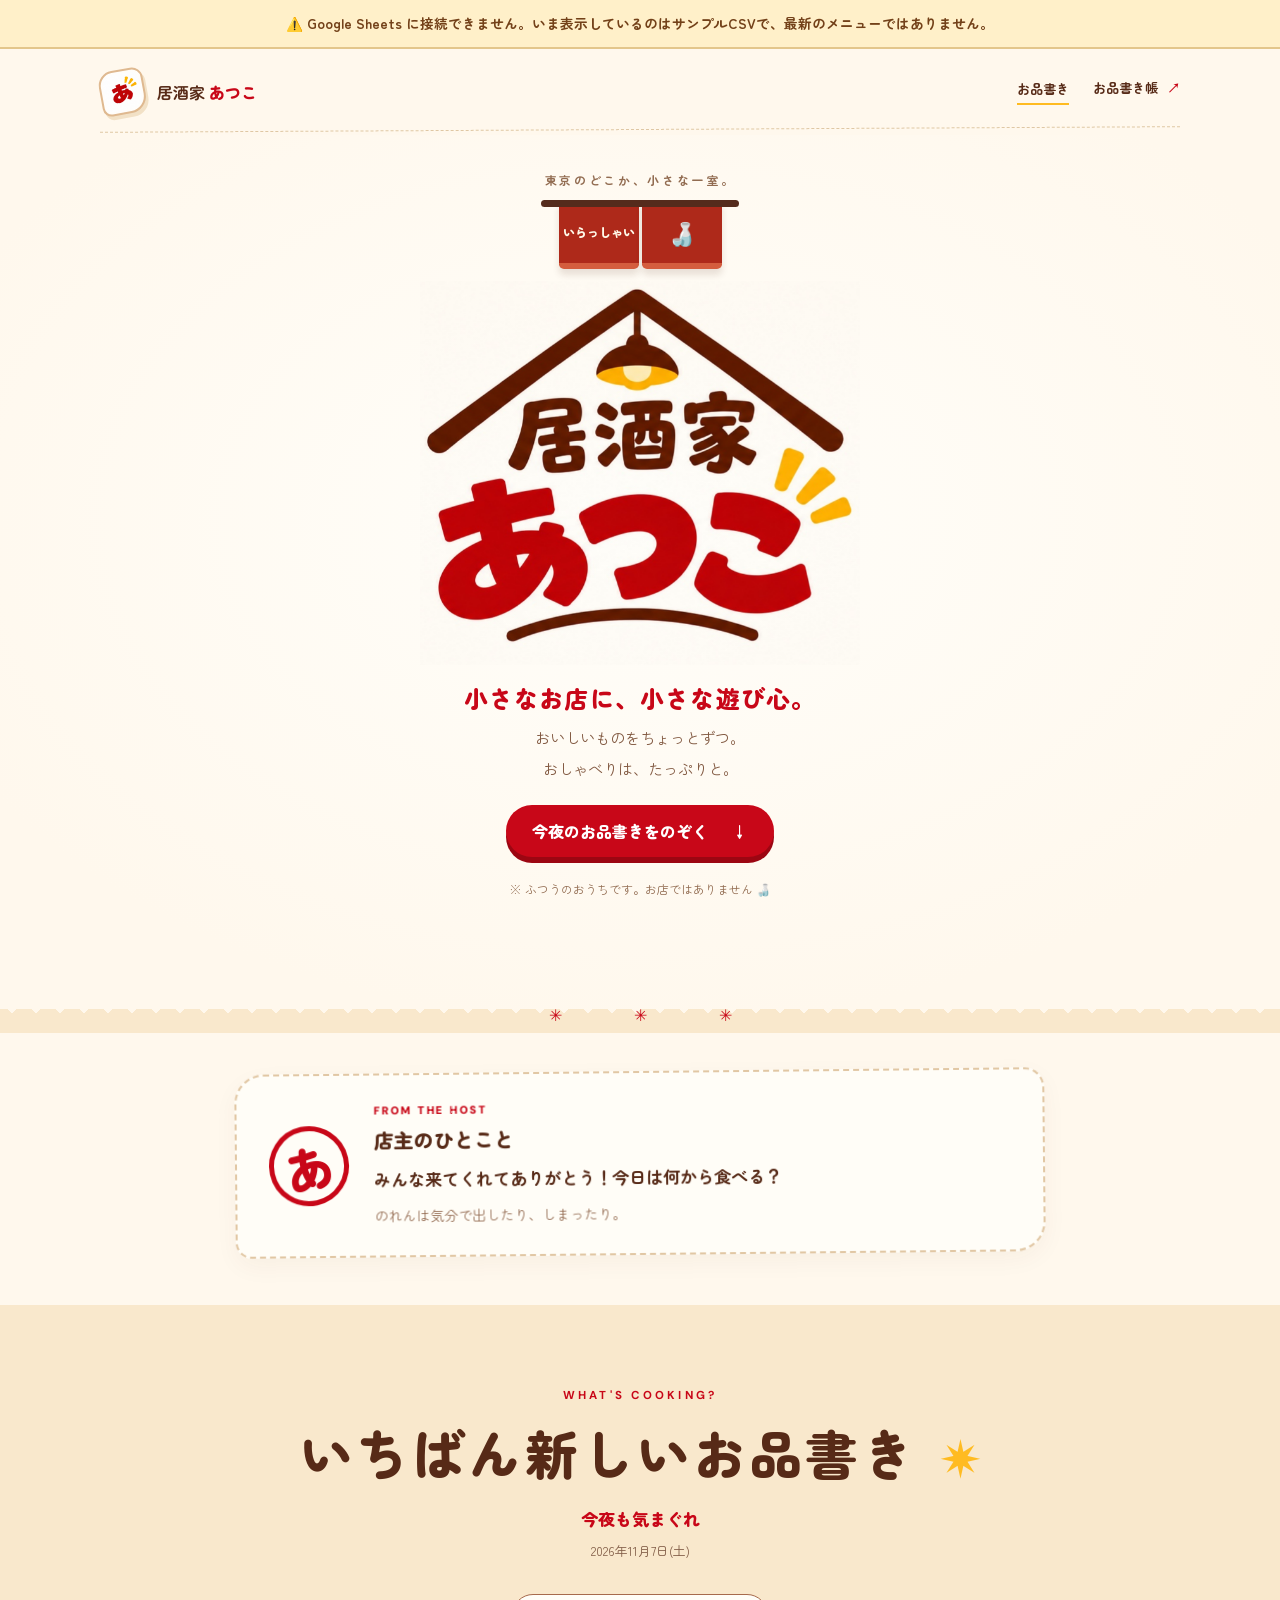
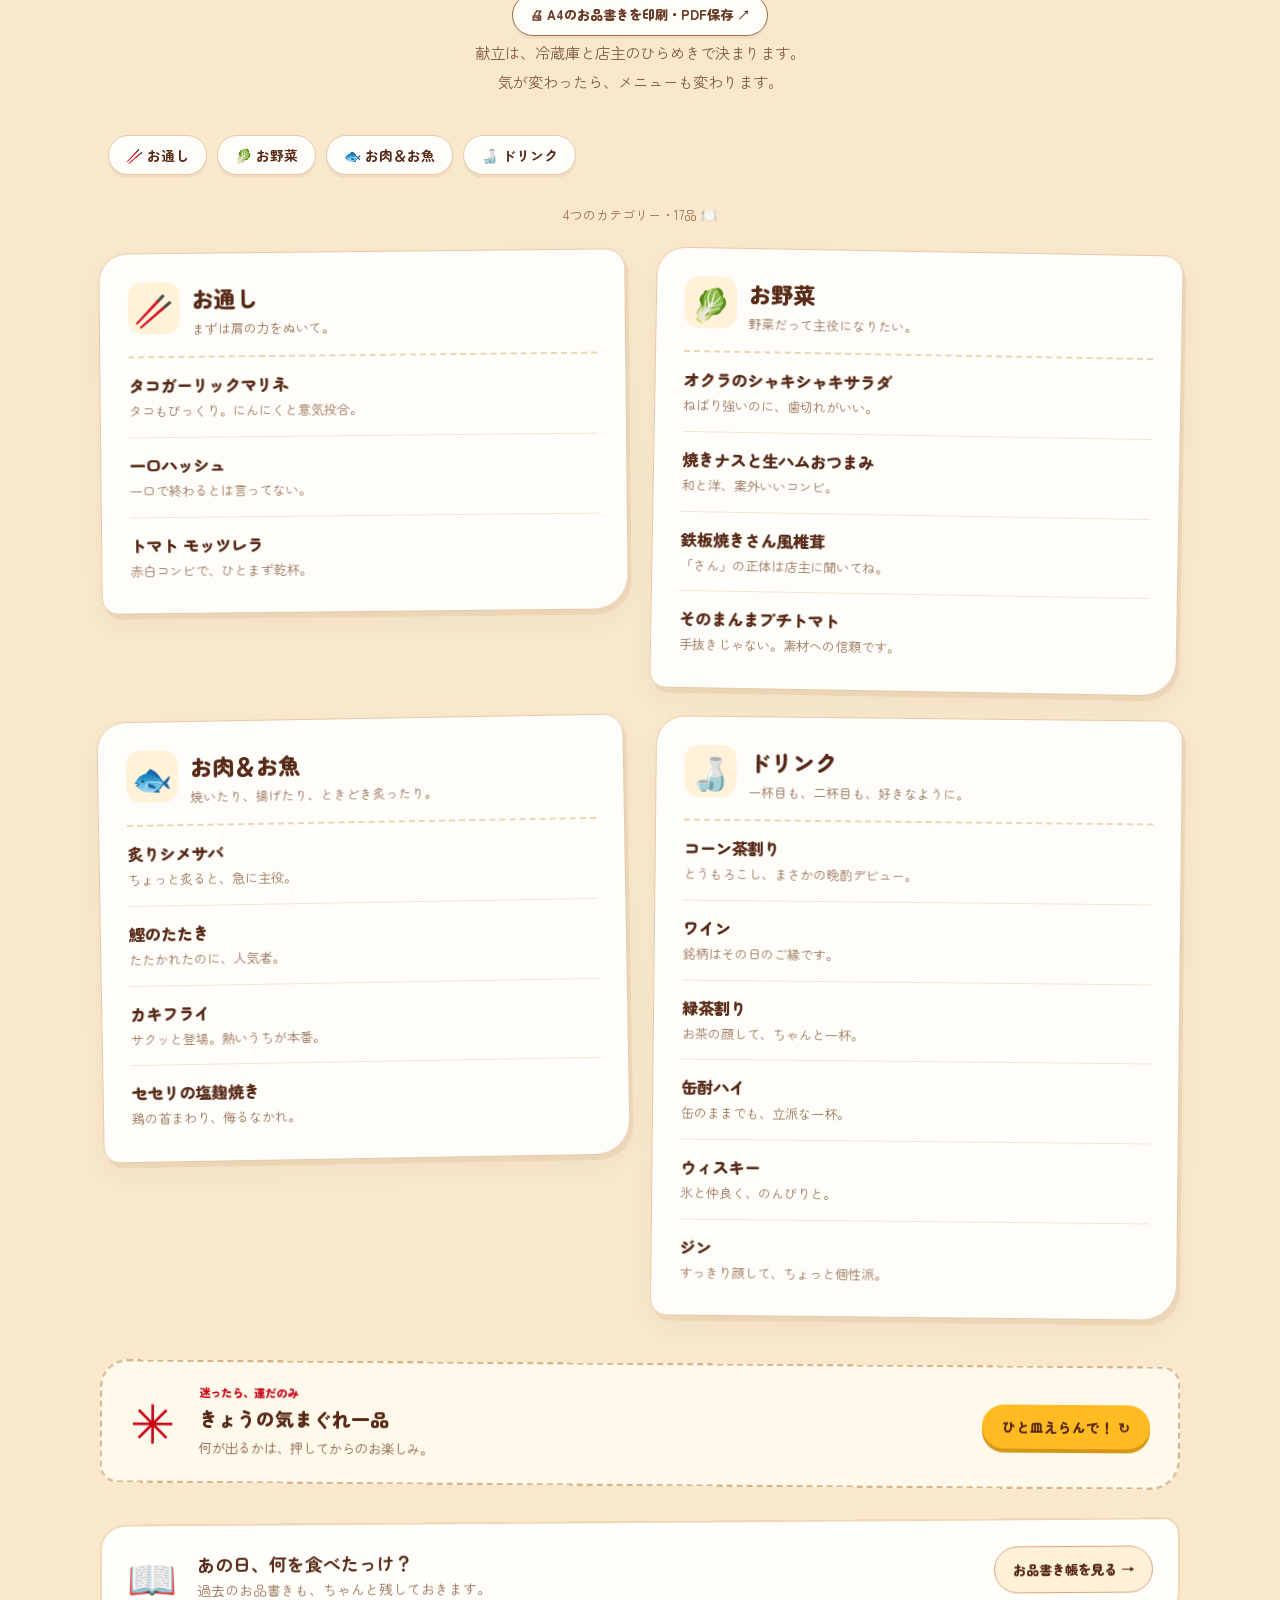
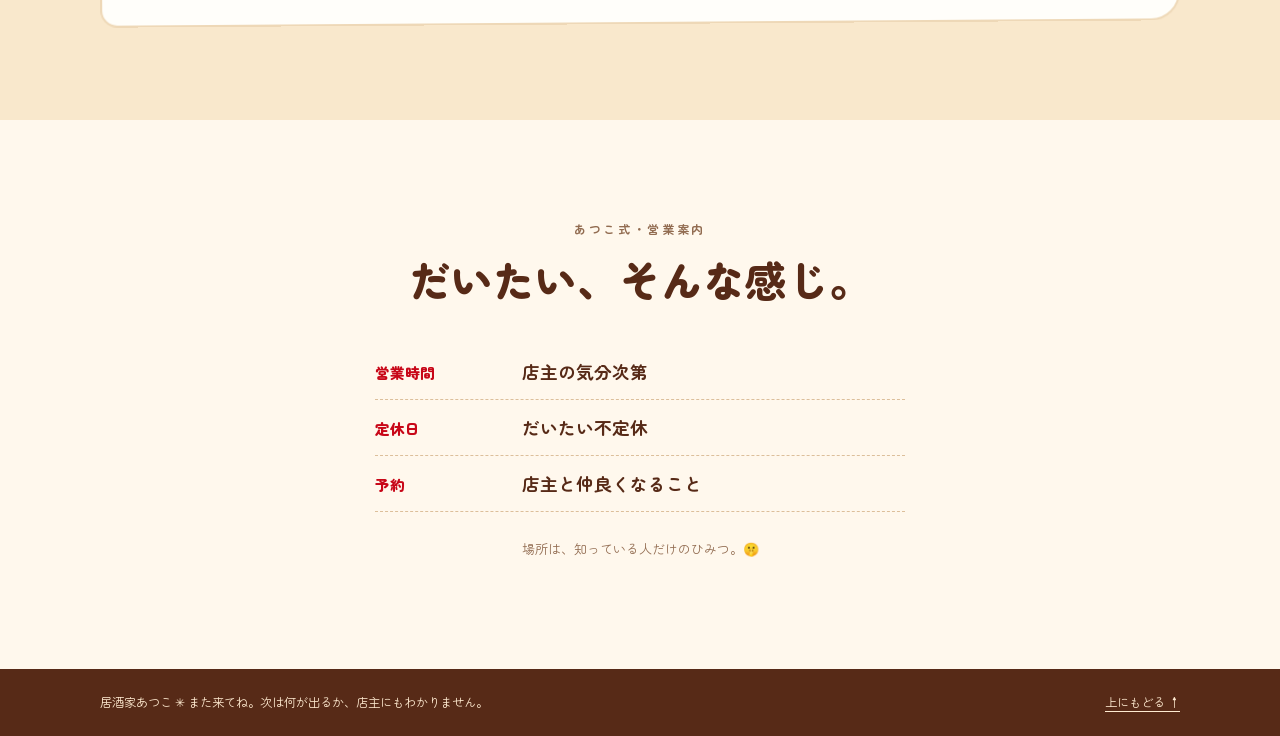
==== docs/index.html @ ec8addc5 "feat: initialize Izakaya site - Add mobile-friendly Quarto microsite - Connect menu and editions to " ====
<!DOCTYPE html>
<html xmlns="http://www.w3.org/1999/xhtml" lang="ja" xml:lang="ja"><head>

<meta charset="utf-8">
<meta name="generator" content="quarto-1.6.39">

<meta name="viewport" content="width=device-width, initial-scale=1.0, user-scalable=yes">


<title>居酒家あつこ | 本日のお品書き – 居酒家あつこ</title>
<style>
code{white-space: pre-wrap;}
span.smallcaps{font-variant: small-caps;}
div.columns{display: flex; gap: min(4vw, 1.5em);}
div.column{flex: auto; overflow-x: auto;}
div.hanging-indent{margin-left: 1.5em; text-indent: -1.5em;}
ul.task-list{list-style: none;}
ul.task-list li input[type="checkbox"] {
  width: 0.8em;
  margin: 0 0.8em 0.2em -1em; /* quarto-specific, see https://github.com/quarto-dev/quarto-cli/issues/4556 */ 
  vertical-align: middle;
}
.display.math{display: block; text-align: center; margin: 0.5rem auto;}
</style>


<link href="./assets/favicon.png" rel="icon" type="image/png">


<link rel="stylesheet" href="css/atsuko.css">
</head>

<body>


<header id="title-block-header">


</header>


<div class="atsuko-site" id="top" data-page="home">
  <header class="site-header">
    <a class="wordmark" href="index.html" aria-label="居酒家あつこ、トップページへ">
      <img src="assets/favicon.png" alt="" width="34" height="34">
      <span>居酒家 <strong>あつこ</strong></span>
    </a>
    <nav class="header-nav" aria-label="メインナビゲーション">
      <a class="header-link is-active" href="index.html" aria-current="page">お品書き</a>
      <a class="header-link" href="archive.html">お品書き帳 <span aria-hidden="true">↗</span></a>
    </nav>
  </header>

  <main><header id="title-block-header" class="quarto-title-block"><h1 class="title">居酒家あつこ | 本日のお品書き</h1></header>
    <section class="hero" aria-labelledby="hero-title">
      <p class="eyebrow">東京のどこか、小さな一室。</p>
      <div class="noren" aria-hidden="true">
        <span class="noren-cord"></span>
        <span class="noren-piece noren-piece--left">いらっしゃい</span>
        <span class="noren-piece noren-piece--right">🍶</span>
      </div>
      <h1 id="hero-title" class="sr-only">居酒家あつこ</h1>
      <div class="logo-frame">
        <img src="assets/atsuko-logo.png" alt="屋根と明かりの下に『居酒家 あつこ』と書かれたロゴ" class="main-logo" width="695" height="607">
      </div>
      <p class="hero-kicker">小さなお店に、小さな遊び心。</p>
      <p class="hero-copy">おいしいものをちょっとずつ。<br>おしゃべりは、たっぷりと。</p>
      <a href="#menu" class="primary-link">今夜のお品書きをのぞく <span aria-hidden="true">↓</span></a>
      <p class="hero-small">※ ふつうのおうちです。お店ではありません 🍶</p>
    </section>

    <div class="scallop-divider" aria-hidden="true"><span>✳</span><span>✳</span><span>✳</span></div>

    <section class="note-area" aria-labelledby="note-heading">
      <div class="note-card">
        <div class="note-stamp" aria-hidden="true">あ</div>
        <div>
          <p class="tiny-label">FROM THE HOST</p>
          <h2 id="note-heading">店主のひとこと</h2>
          <p id="owner-note" class="owner-note" aria-live="polite">店主からのお便りを準備中…</p>
          <p id="noren-message" class="noren-message"></p>
        </div>
      </div>
    </section>

    <section id="menu" class="menu-area" aria-labelledby="menu-title">
      <div class="section-intro">
        <span class="section-tag">WHAT'S COOKING?</span>
        <h2 id="menu-title">いちばん新しいお品書き <span class="menu-star" aria-hidden="true">✷</span></h2>
        <p id="current-edition-title" class="edition-title"></p>
        <p id="current-edition-date" class="edition-date"></p>
        <a id="print-current-link" class="print-menu-link" href="print.html" target="_blank" rel="noopener">🖨 A4のお品書きを印刷・PDF保存 ↗</a>
        <p>献立は、冷蔵庫と店主のひらめきで決まります。<br>気が変わったら、メニューも変わります。</p>
      </div>

      <nav id="category-nav" class="category-nav" aria-label="お品書きのカテゴリー"></nav>
      <p id="menu-status" class="menu-status" role="status" aria-live="polite">お品書きを準備しています… 🍳</p>
      <div id="menu-grid" class="menu-grid"></div>

      <div class="omakase" aria-labelledby="omakase-title">
        <div class="omakase-symbol" aria-hidden="true">✳</div>
        <div class="omakase-copy">
          <p class="omakase-label">迷ったら、運だのみ</p>
          <h3 id="omakase-title">きょうの気まぐれ一品</h3>
          <p id="random-result" class="random-result" aria-live="polite">何が出るかは、押してからのお楽しみ。</p>
        </div>
        <button id="random-pick" class="random-button" type="button" disabled="">ひと皿えらんで！ <span aria-hidden="true">↻</span></button>
      </div>
      <div class="archive-invite">
        <span aria-hidden="true">📖</span>
        <div><h3>あの日、何を食べたっけ？</h3><p>過去のお品書きも、ちゃんと残しておきます。</p></div>
        <a class="outlined-link" href="archive.html">お品書き帳を見る →</a>
      </div>
    </section>

    <section class="house-rules" aria-labelledby="house-rules-title">
      <p class="eyebrow">あつこ式・営業案内</p>
      <h2 id="house-rules-title">だいたい、そんな感じ。</h2>
      <dl class="rules-list">
        <div><dt>営業時間</dt><dd>店主の気分次第</dd></div>
        <div><dt>定休日</dt><dd>だいたい不定休</dd></div>
        <div><dt>予約</dt><dd>店主と仲良くなること</dd></div>
      </dl>
      <p class="rules-footnote">場所は、知っている人だけのひみつ。🤫</p>
    </section>
  </main>

  <footer class="site-footer">
    <span>居酒家あつこ <span aria-hidden="true">✳</span> また来てね。次は何が出るか、店主にもわかりません。</span>
    <a href="#top">上にもどる ↑</a>
  </footer>
</div>


<script src="js/site.js" defer=""></script>




</body></html>
---- docs/css/atsuko.css ----
@import url('https://fonts.googleapis.com/css2?family=DM+Sans:wght@400;500;600;700&family=Zen+Maru+Gothic:wght@400;500;700;900&display=swap');

:root {
  --paper: #fff8ed;
  --paper-deep: #f9e8cc;
  --white: #fffdfa;
  --ink: #572a17;
  --ink-soft: #926c51;
  --red: #c80718;
  --yellow: #ffbb21;
  --stroke: #ebd5b6;
  --shadow: 0 14px 40px rgba(88, 42, 21, .07);
}

* { box-sizing: border-box; }
html { scroll-behavior: smooth; scroll-padding-top: 90px; }
body {
  margin: 0; background: var(--paper); color: var(--ink);
  font-family: 'Zen Maru Gothic', 'Hiragino Maru Gothic ProN', 'Yu Gothic', sans-serif;
  -webkit-font-smoothing: antialiased;
}
.atsuko-site { overflow: clip; min-height: 100vh; }
a { color: inherit; }
button { font: inherit; }
.sr-only { position: absolute; width: 1px; height: 1px; padding: 0; margin: -1px; overflow: hidden; clip: rect(0,0,0,0); white-space: nowrap; border: 0; }

.site-header { width: min(1080px, 100% - 48px); margin: auto; height: 80px; display: flex; align-items: center; justify-content: space-between; gap: 16px; }
.wordmark { display: flex; align-items: center; gap: 10px; font-weight: 700; font-size: 1rem; text-decoration: none; white-space: nowrap; }
.wordmark strong { color: var(--red); font-weight: 900; }
.wordmark-icon { display: inline-flex; align-items: center; justify-content: center; background: #ffedcd; border: 1px solid var(--stroke); border-radius: 50%; width: 38px; height: 38px; }
.header-link { font-size: .82rem; text-decoration: none; border-bottom: 2px solid var(--yellow); padding-bottom: 5px; font-weight: 700; }
.header-link span { color: var(--red); margin-left: 5px; }

.hero { position: relative; text-align: center; padding: 44px 22px 100px; background: radial-gradient(ellipse 60% 58% at 50% 44%, #fffefa 0%, var(--paper) 100%); }
.eyebrow { font-size: .75rem; letter-spacing: .22em; color: var(--ink-soft); font-weight: 700; }
.logo-frame { width: min(440px, 76vw); margin: 22px auto 2px; }
.main-logo { width: 100%; display: block; height: auto; mix-blend-mode: multiply; }
.hero-kicker { margin: 15px 0 7px; font-size: clamp(1.15rem, 2.8vw, 1.5rem); font-weight: 900; letter-spacing: .05em; }
.hero-copy { line-height: 2; margin: 0 auto 22px; font-size: .96rem; color: #815840; }
.primary-link { display: inline-flex; align-items: center; gap: 24px; border-radius: 100px; text-decoration: none; font-weight: 900; color: white; padding: 14px 26px; background: var(--red); box-shadow: 0 6px 0 #9c0612; transition: transform .2s, box-shadow .2s; }
.primary-link:hover, .primary-link:focus-visible { transform: translateY(3px); box-shadow: 0 3px 0 #9c0612; }
.hero-small { font-size: .74rem; color: var(--ink-soft); margin-top: 23px; }
.hero-spark { position: absolute; color: var(--yellow); font-size: clamp(2.6rem, 7vw, 5rem); }
.spark-left { top: 37%; left: max(6%, calc(50% - 365px)); transform: rotate(20deg); }
.spark-right { top: 22%; right: max(6%, calc(50% - 360px)); transform: rotate(-17deg); }

.scallop-divider { background: linear-gradient(135deg, transparent 12px, var(--paper-deep) 0) 0 0/24px 24px, linear-gradient(225deg, transparent 12px, var(--paper-deep) 0) 0 0/24px 24px; background-repeat: repeat-x; background-color: var(--paper); height: 26px; display: flex; justify-content: center; gap: 72px; }
.scallop-divider span { position: relative; top: -7px; z-index: 1; color: var(--red); }
.menu-area { background: var(--paper-deep); padding: 75px max(24px, calc((100% - 1080px) / 2)) 96px; }
.section-intro { text-align: center; }
.section-tag { color: var(--red); font: 700 .72rem 'DM Sans', sans-serif; letter-spacing: .28em; }
.section-intro h2 { font-size: clamp(2rem, 5vw, 3.3rem); margin: 10px 0 13px; letter-spacing: .06em; font-weight: 900; }
.menu-star { color: var(--yellow); margin-left: 6px; font-size: .8em; }
.section-intro p { margin: 0; line-height: 1.9; color: #805b45; font-size: .95rem; }
.category-nav { margin: 32px auto 10px; display: flex; flex-wrap: wrap; justify-content: center; gap: 10px; }
.category-chip { background: var(--white); border: 1px solid #e3cba9; padding: 9px 17px; border-radius: 100px; text-decoration: none; font-size: .87rem; font-weight: 700; box-shadow: 0 3px 0 rgba(93, 44, 23, .06); transition: transform .2s, background .2s; }
.category-chip:hover, .category-chip:focus-visible { background: #fff0d3; transform: translateY(-2px); }
.menu-status { text-align: center; font-size: .82rem; min-height: 2em; color: var(--ink-soft); margin: 15px 0 20px; }
.menu-status--ready { color: #986e4b; }
.menu-status--error { color: #a6212a; }
.menu-grid { display: grid; grid-template-columns: repeat(2, minmax(0, 1fr)); gap: 26px; align-items: start; }
.menu-card { background: var(--white); border: 1.5px solid var(--stroke); border-radius: 23px; padding: 28px 28px 17px; box-shadow: var(--shadow); scroll-margin-top: 24px; }
.menu-card:nth-child(4n + 2) { transform: rotate(.5deg); }
.menu-card:nth-child(4n + 3) { transform: rotate(-.45deg); }
.card-heading { display: flex; align-items: flex-start; gap: 12px; padding-bottom: 17px; border-bottom: 2px dashed #ead6b6; }
.card-emoji { font-size: 2rem; background: #fff2d9; border-radius: 14px; display: grid; place-items: center; min-width: 52px; height: 52px; }
.card-title { margin: 0 0 5px; font-size: 1.4rem; font-weight: 900; }
.card-description { margin: 0; color: var(--ink-soft); font-size: .79rem; line-height: 1.6; }
.dish-list { padding: 0; margin: 0; list-style: none; }
.dish { padding: 15px 0; border-bottom: 1px solid #f2e4d1; }
.dish:last-child { border-bottom: 0; }
.dish-name { font-size: 1.02rem; font-weight: 900; margin: 0 0 3px; }
.dish-line { margin: 0; font-size: .82rem; line-height: 1.65; color: #987357; }
.dish--unavailable { opacity: .52; }
.dish--unavailable .dish-name { text-decoration: line-through; text-decoration-thickness: 1px; }
.sold-out { font-size: .68rem; color: var(--red); letter-spacing: .06em; font-weight: 700; }

.omakase { margin: 45px auto 0; padding: 22px 28px; display: flex; align-items: center; gap: 24px; background: #fff9eb; border-radius: 22px; border: 2px dashed #d7b58a; }
.omakase-symbol { color: var(--red); font-size: 3.4rem; line-height: 1; }
.omakase-copy { flex: 1; }
.omakase-label { font-size: .71rem; margin: 0 0 4px; font-weight: 900; color: var(--red); }
.omakase h3 { font-size: 1.18rem; margin: 0 0 6px; font-weight: 900; }
.random-result { margin: 0; line-height: 1.6; color: #886046; font-size: .84rem; }
.random-result--pop { animation: pop .35s ease-out; }
.random-button { flex-shrink: 0; border: 0; border-radius: 100px; padding: 12px 20px; color: var(--ink); background: var(--yellow); font-size: .85rem; font-weight: 900; cursor: pointer; box-shadow: 0 4px 0 #d39615; }
.random-button:hover:not(:disabled) { filter: brightness(1.04); }
.random-button:focus-visible { outline: 3px solid var(--red); outline-offset: 3px; }
.random-button:disabled { opacity: .55; cursor: not-allowed; }
@keyframes pop { from { transform: scale(.96); opacity: .4; } to { transform: scale(1); opacity: 1; } }

.house-rules { text-align: center; padding: 88px 24px 98px; max-width: 700px; margin: 0 auto; }
.house-rules h2 { font-weight: 900; font-size: clamp(1.6rem, 4vw, 2.6rem); margin: 6px 0 35px; }
.rules-list { padding: 0; margin: auto; max-width: 530px; }
.rules-list div { padding: 15px 0; border-bottom: 1px dashed #dcbf9b; display: grid; grid-template-columns: 125px 1fr; align-items: baseline; text-align: left; gap: 22px; }
.rules-list dt { color: var(--red); font-size: .92rem; font-weight: 900; }
.rules-list dd { margin: 0; font-size: 1.1rem; font-weight: 700; }
.rules-footnote { color: var(--ink-soft); margin-top: 27px; font-size: .82rem; }
.site-footer { padding: 24px max(24px, calc((100% - 1080px) / 2)); background: var(--ink); color: #ffebd1; display: flex; align-items: center; justify-content: space-between; font-size: .77rem; gap: 20px; }
.site-footer a { white-space: nowrap; text-decoration: none; border-bottom: 1px solid #ffebd1; }

@media (max-width: 760px) {
  .site-header { width: calc(100% - 32px); height: 70px; }
  .wordmark { font-size: .93rem; }
  .hero { padding-top: 35px; padding-bottom: 82px; }
  .logo-frame { width: min(370px, 80vw); }
  .hero-spark { opacity: .6; }
  .spark-left { left: 2%; top: 27%; }
  .spark-right { right: 2%; top: 17%; }
  .menu-area { padding: 65px 16px 75px; }
  .menu-grid { max-width: 550px; margin: 0 auto; grid-template-columns: minmax(0, 1fr); gap: 19px; }
  .menu-card:nth-child(n) { transform: none; }
  .menu-card { padding: 24px 23px 10px; }
  .omakase { max-width: 550px; flex-wrap: wrap; gap: 14px; }
  .omakase-symbol { font-size: 2.5rem; }
  .random-button { width: 100%; }
}
@media (max-width: 430px) {
  .header-link { font-size: .72rem; }
  .hero { padding-left: 16px; padding-right: 16px; }
  .hero-small { font-size: .69rem; }
  .section-intro p { font-size: .84rem; }
  .category-chip { font-size: .8rem; padding: 8px 13px; }
  .card-title { font-size: 1.22rem; }
  .rules-list div { grid-template-columns: 90px 1fr; gap: 12px; }
  .rules-list dd { font-size: .95rem; }
  .site-footer { flex-wrap: wrap; justify-content: center; text-align: center; }
}
@media (prefers-reduced-motion: reduce) {
  html { scroll-behavior: auto; }
  .random-result--pop { animation: none; }
  .primary-link, .category-chip { transition: none; }
}

/* ===========================================
   V1.5 — two pages, the noren, and menu archive
   =========================================== */
:root { --green: #286456; }
.atsuko-site { isolation: isolate; }
.atsuko-site img { max-width: 100%; }
.atsuko-site a:focus-visible,
.atsuko-site button:focus-visible,
.atsuko-site select:focus-visible { outline: 3px solid var(--red); outline-offset: 4px; }
.header-nav { display: flex; align-items: center; gap: clamp(12px,3vw,24px); }
.header-link { display: inline-block; white-space: nowrap; border-bottom: 2px solid transparent; }
.header-link:hover, .header-link.is-active { border-color: var(--yellow); }
.wordmark img { width: 36px; height: 36px; object-fit: cover; border-radius: 50%; border: 1px solid #f2d6c1; background: #fff; }

.hero { padding-top: 24px; }
.hero-kicker { color: var(--red); }
.noren { width: 176px; height: 78px; margin: 4px auto 0; display: flex; justify-content: center; align-items: flex-start; position: relative; }
.noren-cord { position: absolute; top: 0; width: 198px; height: 7px; border-radius: 10px; background: #552b1c; z-index: 2; }
.noren-piece { width: 80px; height: 69px; background: #ae291a; color: #fff9e9; font-weight: 900; font-size: .75rem; display: flex; align-items: center; justify-content: center; border-radius: 0 0 5px 5px; border-bottom: 6px solid #d45d3e; box-shadow: 0 6px 7px rgba(66,28,10,.12); animation: noren-open .85s ease-out both; }
.noren-piece--left { transform-origin: top left; margin-right: 3px; animation-delay: .08s; }
.noren-piece--right { transform-origin: top right; font-size: 1.4rem; animation-delay: .18s; }
@keyframes noren-open { from { transform: scaleY(.17) rotate(-4deg); opacity: .4; } to { transform: scaleY(1) rotate(0); opacity: 1; } }
.hero .logo-frame { margin-top: 3px; }

.note-area { background: var(--paper); padding: 36px 20px 50px; }
.note-card { width: min(810px,100%); margin: auto; display: flex; align-items: center; gap: 25px; padding: 28px 32px; border: 2px dashed #e1c7a4; border-radius: 26px; background: #fffdf7; box-shadow: 0 8px 25px rgba(90,45,17,.045); transform: rotate(-.55deg); }
.note-stamp { width: 80px; height: 80px; min-width: 80px; display: grid; place-items: center; color: var(--red); font-weight: 900; font-size: 3rem; line-height: 1; border: 5px solid var(--red); border-radius: 50%; transform: rotate(-12deg); }
.tiny-label { margin: 0 0 8px; color: var(--red); font-weight: 900; font-family: 'DM Sans',sans-serif; letter-spacing: .16em; font-size: .69rem; }
.note-card h2 { font-size: 1.25rem; margin: 0 0 9px; font-weight: 900; }
.owner-note { margin: 0; color: var(--ink); font-size: 1.07rem; line-height: 1.85; font-weight: 700; }
.noren-message { margin: 9px 0 0; color: #936a50; font-size: .86rem; line-height: 1.7; }
.edition-title { font-weight: 900; color: var(--red) !important; font-size: 1.06rem !important; margin-bottom: 3px !important; }
.edition-date { color: var(--ink-soft); font-size: .81rem !important; margin-bottom: 17px !important; }
.category-nav { flex-wrap: nowrap; justify-content: flex-start; overflow-x: auto; padding: 7px 8px 15px; scroll-snap-type: x proximity; scrollbar-width: thin; -webkit-overflow-scrolling: touch; }
.category-chip { flex: 0 0 auto; scroll-snap-align: start; }

.archive-invite { display: flex; align-items: center; gap: 20px; background: #fffefa; padding: 25px; border: 2px solid #eed8b7; border-radius: 22px; margin: 35px 0 0; }
.archive-invite > span { font-size: 2.5rem; line-height: 1; }
.archive-invite > div { flex: 1; }
.archive-invite h3 { font-size: 1.12rem; margin: 0 0 3px; }
.archive-invite p { font-size: .85rem; color: var(--ink-soft); margin: 0; }
.outlined-link { background: #fff0d8; border: 1px solid #d9a878; color: var(--ink); padding: 13px 18px; border-radius: 100px; text-decoration: none; font-weight: 900; font-size: .83rem; white-space: nowrap; }
.outlined-link:hover { background: #ffe4ba; }

.archive-hero { text-align: center; padding: 58px 20px 64px; background: radial-gradient(ellipse at center, #fffefa 8%, var(--paper) 72%); }
.archive-illustration { display: block; font-size: 3rem; margin: 0 auto 10px; }
.archive-hero .eyebrow { color: var(--red); letter-spacing: .18em; font-family: 'DM Sans',sans-serif; }
.archive-hero h1 { font-size: clamp(1.8rem,5vw,3.4rem); font-weight: 900; letter-spacing: .04em; margin: 8px auto 12px; }
.archive-hero > p:not(.eyebrow) { line-height: 1.9; color: var(--ink-soft); margin: 0 0 22px; }
.back-link { display: inline-block; text-decoration: none; border-bottom: 2px solid var(--yellow); padding: 4px 0; font-weight: 900; }
.archive-area { padding: 58px max(20px, calc((100% - 1120px) / 2)) 90px; background: var(--paper-deep); }
.archive-layout { display: grid; grid-template-columns: minmax(240px, 315px) minmax(0, 1fr); align-items: start; gap: 28px; }
.archive-picker { background: #fffcf5; border: 1px solid var(--stroke); border-radius: 22px; padding: 23px; position: sticky; top: 20px; }
.archive-picker h2 { font-weight: 900; font-size: 1.3rem; margin: 0 0 22px; }
.archive-picker label { color: var(--ink-soft); font-size: .76rem; font-weight: 900; display: block; margin-bottom: 8px; }
.archive-picker select { display: block; width: 100%; color: var(--ink); font-family: inherit; background: #fff; border: 1px solid #dac29e; border-radius: 11px; padding: 11px 8px; font-size: .84rem; min-height: 44px; }
.archive-date-list { display: grid; gap: 10px; margin-top: 18px; }
.archive-date-button { text-align: left; display: flex; flex-direction: column; gap: 4px; width: 100%; color: var(--ink); background: #fff; border: 1px solid #ebd8bc; border-radius: 13px; padding: 13px 15px; cursor: pointer; transition: background .2s, border-color .2s; }
.archive-date-button:hover { background: #fff6e5; }
.archive-date-button.is-selected { border: 2px solid #bd3e24; background: #fff0de; padding: 12px 14px; }
.archive-date-main { font-weight: 900; font-size: .83rem; }
.archive-date-caption { font-size: .81rem; color: #876148; }
.sample-badge { align-self: flex-start; background: #f2e7ce; color: #795b3b; padding: 2px 7px; font-size: .66rem; border-radius: 6px; }
.archive-view { min-width: 0; }
.archive-view .menu-status:empty { display: none; }
.archive-detail-heading { padding: 28px 26px 24px; background: #fffdf8; border: 1px solid var(--stroke); border-radius: 20px; margin-bottom: 20px; }
.archive-detail-title { font-size: clamp(1.5rem,3vw,2.15rem); font-weight: 900; margin: 4px 0 5px; }
.archive-detail-date { font-size: .9rem; color: var(--ink-soft); margin: 0 0 12px; }
.archive-demo-note { color: #916643; font-size: .77rem; background: #fff2d8; padding: 7px 9px; border-radius: 7px; margin: 0 0 12px; }
.archive-quote { padding: 15px 20px; border-left: 4px solid var(--red); background: #fff7e9; margin: 8px 0 0; color: #765033; font-weight: 700; line-height: 1.9; border-radius: 0 9px 9px 0; }
.archive-grid { grid-template-columns: minmax(0,1fr); gap: 18px; }
.archive-grid .menu-card { transform: none; }
.archive-footnote { margin: 35px auto 0; font-size: .85rem; color: #805c41; text-align: center; }
.empty-state { padding: 40px 20px; border-radius: 15px; background: #fffaf3; color: var(--ink-soft); text-align: center; }

@media (max-width: 760px) {
  .header-nav { gap: 11px; }
  .note-area { padding: 23px 16px 37px; }
  .note-card { gap: 18px; padding: 22px 19px; transform: none; }
  .note-stamp { min-width: 54px; width: 54px; height: 54px; border-width: 3px; font-size: 2rem; }
  .owner-note { font-size: .98rem; }
  .category-nav { max-width: 550px; margin-left: auto; margin-right: auto; }
  .archive-invite { max-width: 550px; margin-left: auto; margin-right: auto; flex-wrap: wrap; gap: 12px; }
  .archive-invite > span { font-size: 2rem; }
  .archive-invite .outlined-link { width: 100%; text-align: center; }
  .archive-layout { grid-template-columns: minmax(0,1fr); gap: 20px; }
  .archive-area { padding: 28px 16px 70px; }
  .archive-picker { position: static; padding: 20px; }
  .archive-date-list { grid-template-columns: repeat(2,minmax(0,1fr)); }
  .archive-view { width: min(100%,550px); margin: 0 auto; }
}
@media (max-width: 430px) {
  .site-header { width: calc(100% - 22px); }
  .wordmark { gap: 5px; font-size: .82rem; }
  .wordmark img { width: 30px; height: 30px; }
  .header-link { font-size: .75rem; }
  .note-card { gap: 11px; padding: 17px 14px; }
  .note-card h2 { font-size: 1.11rem; }
  .noren { transform: scale(.92); transform-origin: center top; }
  .archive-date-list { grid-template-columns: minmax(0,1fr); }
}
@media (prefers-reduced-motion: reduce) {
  .noren-piece { animation: none; }
  .archive-date-button { transition: none; }
}

/* Quarto's generated title block isn't part of this custom layout. */
#title-block-header { display: none; }

/* V1.6 — little A4 print invitations on the current and archive pages */
.print-menu-link {
  display: inline-flex; align-items: center; justify-content: center; gap: .5em;
  margin: 14px 0 2px; padding: 10px 17px;
  border: 1.5px solid #a76a4c; border-radius: 100px;
  background: #fffdf7; color: #693a27;
  font-weight: 900; font-size: .83rem; text-decoration: none;
  box-shadow: 0 3px 0 rgba(88,42,21,.06);
}
.print-menu-link:hover { background: #fff5e1; }
.archive-detail-heading .print-menu-link { margin-top: 13px; }

/* A4 layout is separate from the web layout: monochrome + zero ink-heavy blocks. */
body.atsuko-print-page { background: #eae7e1; color: #111; }
.print-actions {
  display: flex; flex-wrap: wrap; align-items: center; justify-content: center;
  gap: 12px; padding: 22px 16px; max-width: 800px; margin: auto;
  font-family: 'Zen Maru Gothic','Hiragino Kaku Gothic ProN','Yu Gothic',sans-serif;
}
.print-actions a { text-decoration: none; color: #49362b; font-weight: 700; }
.print-actions button { border: 0; background: #492b1d; color: white; border-radius: 24px; padding: 12px 22px; font-weight: 900; cursor: pointer; }
.print-actions button:disabled { cursor: wait; opacity: .5; }
.print-actions .print-help { flex-basis: 100%; text-align: center; font-size: .8rem; margin: 0; color: #6d6159; }
.print-status { text-align: center; font-size: .9rem; color: #6f5a4e; margin: 0 0 16px; }
.print-status:empty { display: none; }
.print-sheet {
  width: 210mm; min-height: 297mm; max-width: 100%;
  margin: 0 auto 30px; padding: 16mm 15mm 13mm;
  background: #fff; color: #111; box-shadow: 0 4px 22px rgba(0,0,0,.13);
  font-family: 'Hiragino Kaku Gothic ProN','Yu Gothic','Noto Sans CJK JP',sans-serif;
}
.print-head { display: flex; justify-content: space-between; align-items: center; border-bottom: 2px solid #111; padding-bottom: 11px; gap: 14px; }
.print-brand { margin: 0; font-size: 16pt; font-weight: 800; letter-spacing: .09em; }
.print-brand span { font-weight: 900; }
.print-inkstamp { display: inline-grid; place-items: center; width: 31px; height: 31px; border: 1.5px solid #111; border-radius: 50%; margin-right: 4px; font-size: 16pt; line-height: 1; vertical-align: middle; }
.print-tagline { font-size: 7.5pt; margin: 6px 0 0; letter-spacing: .06em; }
.print-head-label { font-size: 7.5pt; border: 1px solid #111; padding: 5px 9px; white-space: nowrap; }
.print-cover { text-align: center; padding: 13mm 0 9mm; }
.print-main-title { margin: 0; font-size: 25pt; letter-spacing: .2em; line-height: 1.2; font-weight: 800; }
.print-edition-title { margin: 12px 0 3px; font-size: 11pt; font-weight: 700; }
.print-date { margin: 0; font-size: 10pt; letter-spacing: .07em; }
.print-rule { width: 40mm; border: 0; border-top: 1px solid #111; margin: 8mm auto 0; }
.print-categories { column-count: 2; column-gap: 12mm; column-fill: balance; }
.print-category { display: inline-block; vertical-align: top; break-inside: avoid; page-break-inside: avoid; width: 100%; margin: 0 0 8mm; }
.print-category-title { font-size: 12pt; font-weight: 800; margin: 0 0 7px; border-bottom: 1px solid #333; padding-bottom: 5px; }
.print-category-note { font-size: 7.5pt; margin: -1px 0 9px; color: #555; }
.print-dish-list { list-style: none; margin: 0; padding: 0; }
.print-dish { margin-bottom: 9px; break-inside: avoid; page-break-inside: avoid; }
.print-dish-name { font-size: 10pt; font-weight: 700; margin: 0; line-height: 1.5; }
.print-dish-line { font-size: 7.6pt; margin: 1px 0 0; line-height: 1.5; color: #555; }
.print-bottom { border-top: 1px solid #111; margin-top: 3mm; padding-top: 8px; text-align: center; }
.print-bottom p { margin: 3px 0; font-size: 8pt; }
.print-bottom .print-greeting { font-weight: 700; }
.print-demo { font-size: 8pt; border: 1px dashed #555; padding: 4px; text-align: center; margin: 0 0 10px; }

@media screen and (max-width: 680px) {
  .print-sheet { padding: 8vw 6vw; }
  .print-categories { column-count: 1; }
  .print-main-title { font-size: 21pt; }
  .print-brand { font-size: 13pt; }
}
@page { size: A4 portrait; margin: 12mm; }
@media print {
  html, body, body.atsuko-print-page { margin: 0 !important; padding: 0 !important; width: auto !important; background: white !important; color: #000 !important; }
  .print-actions, .print-status, #title-block-header, #quarto-header, .quarto-title, #quarto-footer, .site-footer { display: none !important; }
  .print-sheet { box-shadow: none !important; width: auto !important; min-height: 0 !important; max-width: none !important; padding: 0 !important; margin: 0 !important; background: #fff !important; }
  .print-categories { column-count: 2 !important; column-gap: 11mm !important; }
  .print-category { break-inside: avoid; page-break-inside: avoid; }
  .print-dish { break-inside: avoid; page-break-inside: avoid; }
  .print-head { padding-bottom: 7px; }
  .print-cover { padding: 9mm 0 7mm; }
  .print-main-title { font-size: 23pt; }
  .print-category { margin-bottom: 5mm; }
  .print-dish { margin-bottom: 6px; }
  a { color: #000 !important; text-decoration: none !important; }
}


/* ============================================
   V1.8 — Original typography, tilted menu boards.
   Zen Maru Gothic + DM Sans are the only web fonts.
   ============================================ */
.site-header {
  position: relative;
  height: 86px;
}
.site-header::after {
  content: '';
  position: absolute;
  left: 0;
  right: 0;
  bottom: 5px;
  border-bottom: 1px dashed #dfc7a4;
  transform: rotate(-.3deg);
  pointer-events: none;
}
.wordmark { gap: 12px; transform: rotate(-.4deg); }
.wordmark img {
  width: 45px;
  height: 45px;
  object-fit: contain;
  padding: 2px;
  border: 2px solid #dfb990;
  border-radius: 15px 11px 17px 9px;
  background: var(--white);
  box-shadow: 2px 4px 0 #f2e1c6;
  transform: rotate(-10deg);
  flex: none;
}
.menu-card {
  border-radius: 29px 20px 35px 16px;
  border-color: #e4cba9;
  box-shadow: 3px 5px 0 rgba(155,95,45,.10), 0 12px 28px rgba(88,42,21,.045);
}
.menu-card:nth-child(4n + 1) { transform: rotate(-.6deg); }
.menu-card:nth-child(4n + 2) { transform: rotate(1deg); }
.menu-card:nth-child(4n + 3) { transform: rotate(-1deg); }
.menu-card:nth-child(4n + 4) { transform: rotate(.6deg); }
.note-card { transform: rotate(-.55deg); border-radius: 29px 20px 30px 16px; }
.archive-invite { transform: rotate(-.4deg); border-radius: 26px 16px 29px 17px; }
.omakase { transform: rotate(.4deg); border-radius: 27px 18px 29px 17px; }

.data-source-warning {
  width: 100%;
  padding: 12px 20px;
  background: #fff0c9;
  color: #734119;
  border-bottom: 2px solid #e3c68b;
  font-size: .86rem;
  font-weight: 700;
  line-height: 1.65;
  text-align: center;
}
.print-site .data-source-warning { max-width: 210mm; margin: 12px auto; border-radius: 10px; }
.print-sheet--fallback { position: relative; }
.print-sheet--fallback::before {
  content: 'サンプルCSV（Google Sheets未取得）';
  position: absolute;
  top: 40%; left: 5%; right: 5%;
  font-size: 19pt; font-weight: 800; text-align: center;
  transform: rotate(-20deg);
  color: rgba(90,90,90,.25);
  pointer-events: none; z-index: 2;
}
@media (max-width: 760px) {
  .site-header { height: 76px; }
  .menu-card:nth-child(4n + 1) { transform: rotate(-.45deg); }
  .menu-card:nth-child(4n + 2) { transform: rotate(.6deg); }
  .menu-card:nth-child(4n + 3) { transform: rotate(-.65deg); }
  .menu-card:nth-child(4n + 4) { transform: rotate(.45deg); }
}
@media (max-width: 430px) {
  .wordmark { font-size: .82rem; gap: 7px; }
  .wordmark img { width: 37px; height: 37px; }
  .header-nav { gap: 8px; }
  .header-link { font-size: .71rem; }
}
@media (max-width: 355px) {
  .wordmark { font-size: .75rem; }
  .header-link { font-size: .66rem; }
}
@media print {
  .data-source-warning { display: none !important; }
  .print-sheet--fallback::before { color: rgba(80,80,80,.27) !important; }
}

/* Existing favicon is also a discreet ink mark on the A4 menu. */
.print-brand-icon {
  display: inline-block;
  width: 30px;
  height: 30px;
  margin-right: 6px;
  object-fit: contain;
  vertical-align: middle;
  filter: grayscale(1) contrast(2.2);
}
@media print { .print-brand-icon { filter: grayscale(1) contrast(2.2) !important; } }
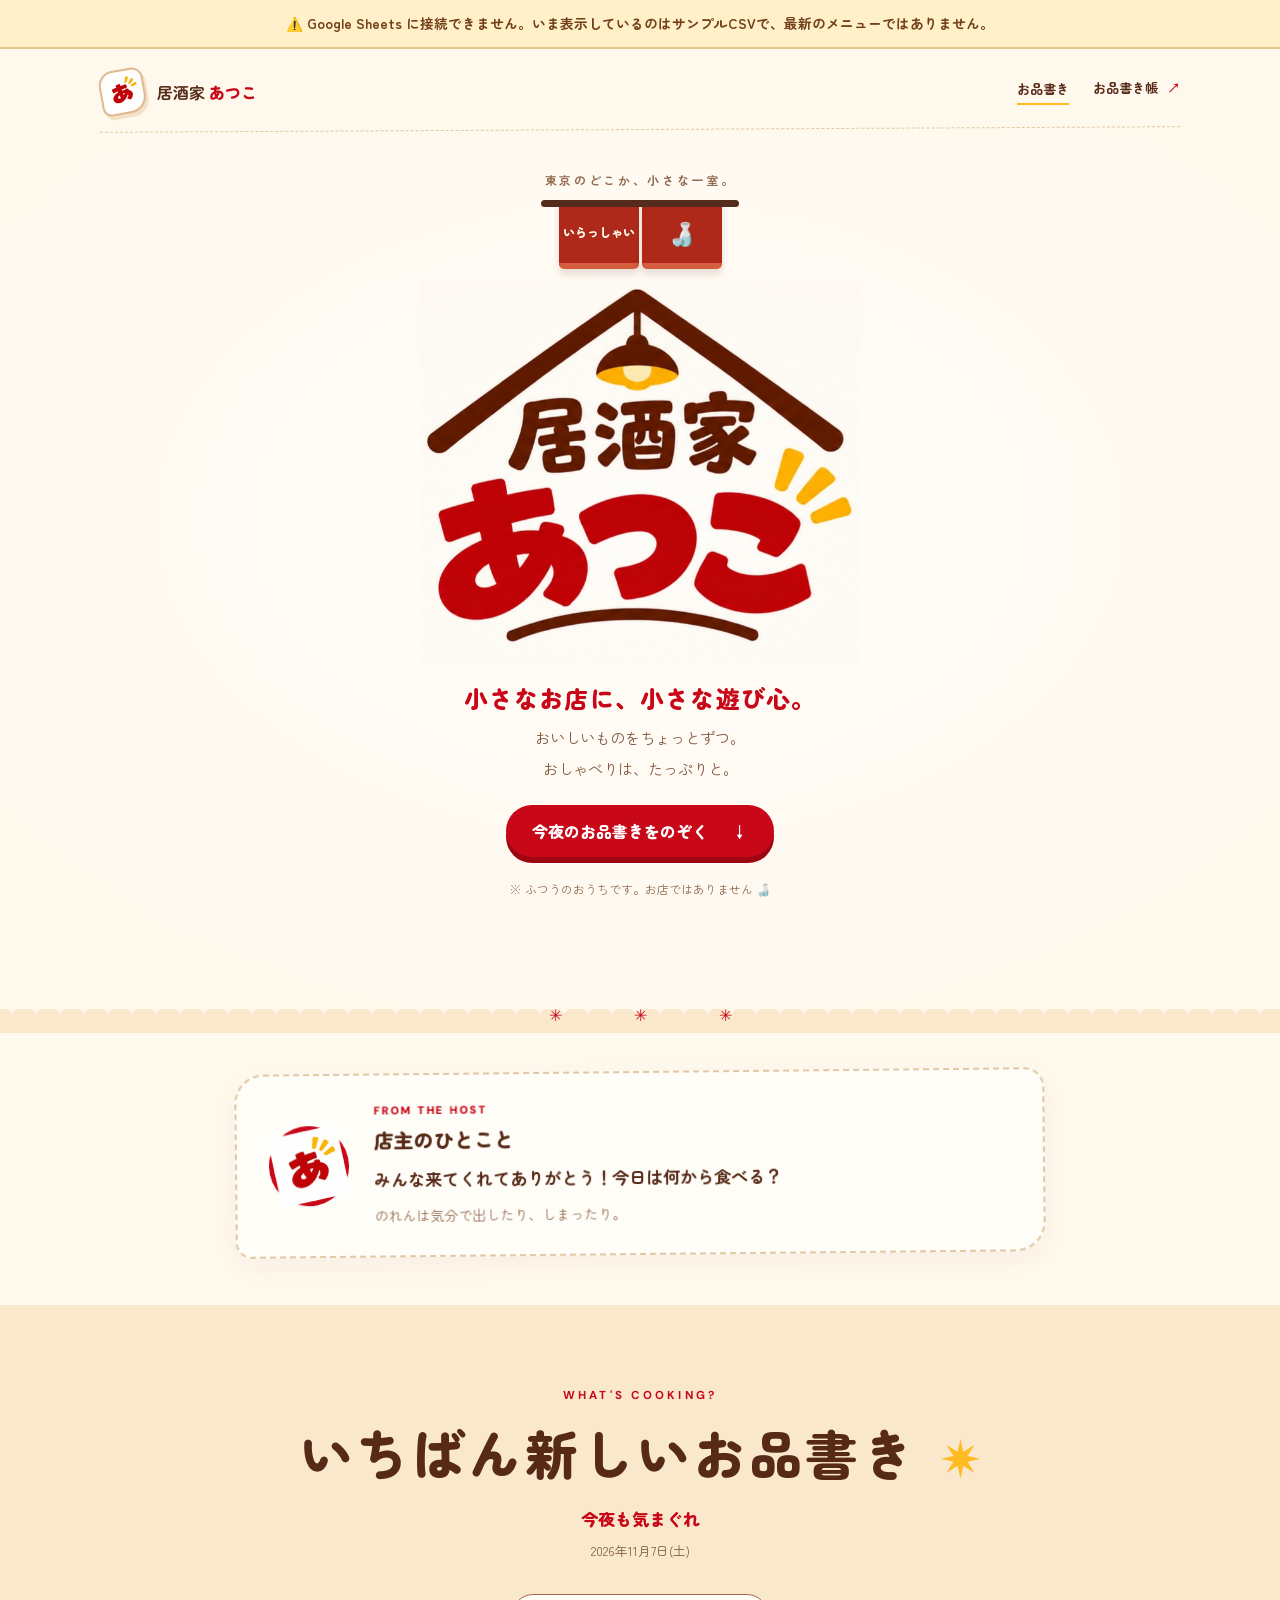
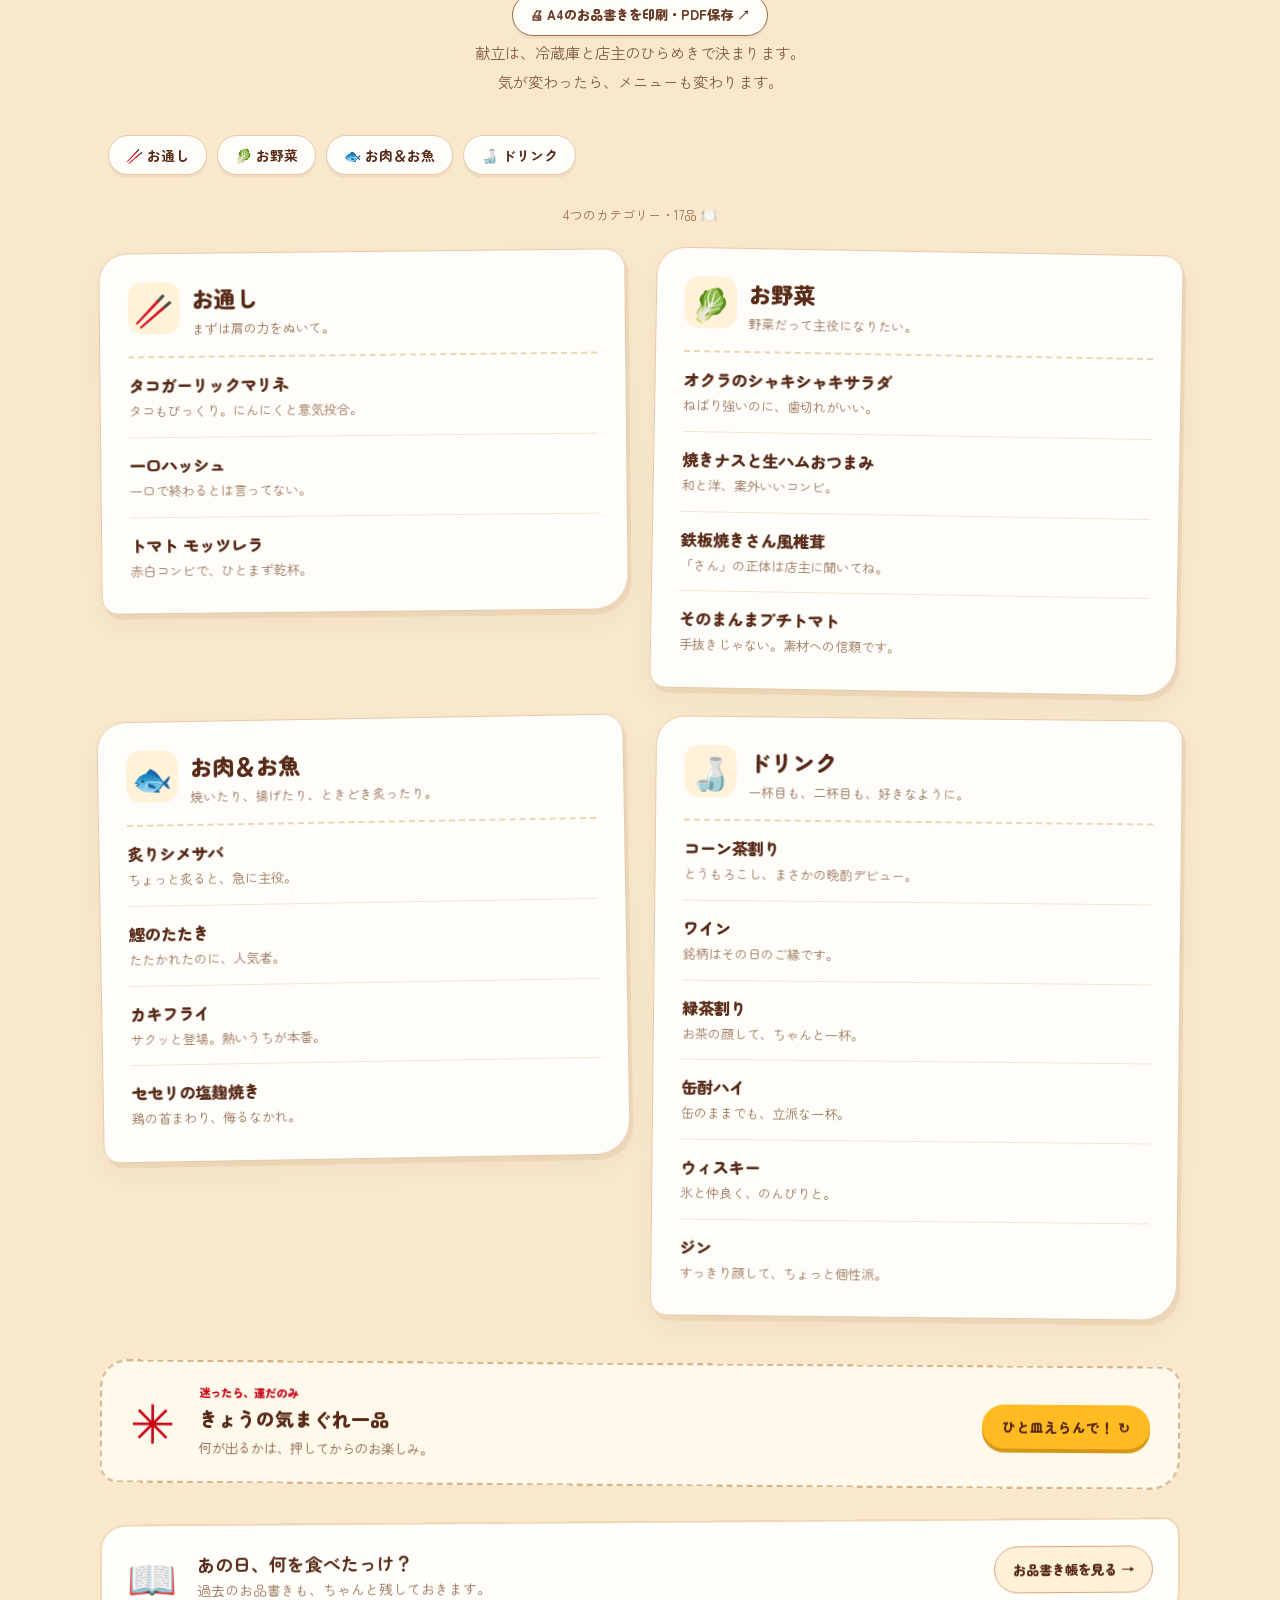
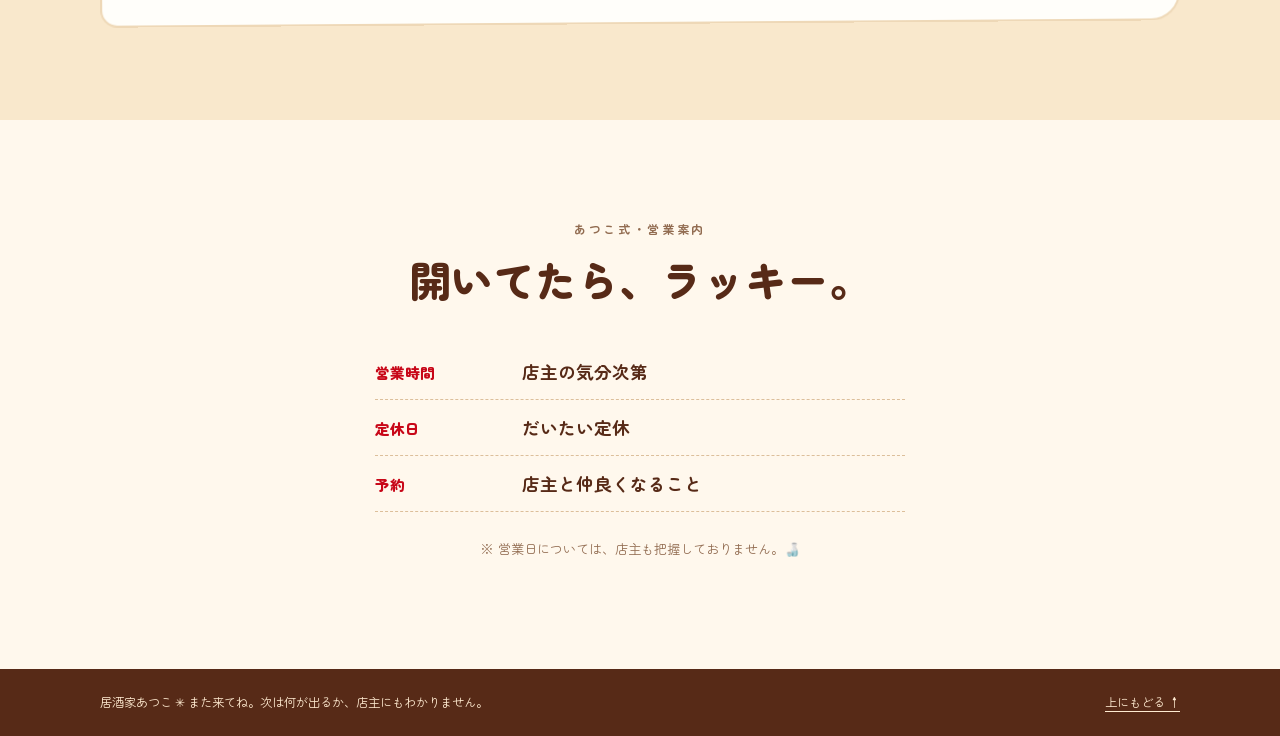
==== commit dd06c568: "feat: rendered special crepe party pages (#8)" ====
--- a/docs/index.html
+++ b/docs/index.html
@@ -73,7 +73,9 @@
 
     <section class="note-area" aria-labelledby="note-heading">
       <div class="note-card">
-        <div class="note-stamp" aria-hidden="true">あ</div>
+        <div class="note-stamp" aria-hidden="true">
+          <img src="assets/favicon.png" alt="">
+        </div>
         <div>
           <p class="tiny-label">FROM THE HOST</p>
           <h2 id="note-heading">店主のひとこと</h2>
@@ -113,16 +115,31 @@
       </div>
     </section>
 
+    
     <section class="house-rules" aria-labelledby="house-rules-title">
       <p class="eyebrow">あつこ式・営業案内</p>
-      <h2 id="house-rules-title">だいたい、そんな感じ。</h2>
+      <h2 id="house-rules-title">開いてたら、ラッキー。</h2>
+
       <dl class="rules-list">
-        <div><dt>営業時間</dt><dd>店主の気分次第</dd></div>
-        <div><dt>定休日</dt><dd>だいたい不定休</dd></div>
-        <div><dt>予約</dt><dd>店主と仲良くなること</dd></div>
+        <div>
+          <dt>営業時間</dt>
+          <dd>店主の気分次第</dd>
+        </div>
+        <div>
+          <dt>定休日</dt>
+          <dd>だいたい定休</dd>
+        </div>
+        <div>
+          <dt>予約</dt>
+          <dd>店主と仲良くなること</dd>
+        </div>
       </dl>
-      <p class="rules-footnote">場所は、知っている人だけのひみつ。🤫</p>
+
+      <p class="rules-footnote">
+        ※ 営業日については、店主も把握しておりません。🍶
+      </p>
     </section>
+
   </main>
 
   <footer class="site-footer">
--- a/docs/css/atsuko.css
+++ b/docs/css/atsuko.css
@@ -417,3 +417,12 @@
   filter: grayscale(1) contrast(2.2);
 }
 @media print { .print-brand-icon { filter: grayscale(1) contrast(2.2) !important; } }
+
+
+
+.note-stamp img {
+  width: 100%;
+  height: 100%;
+  object-fit: contain;
+  display: block;
+}
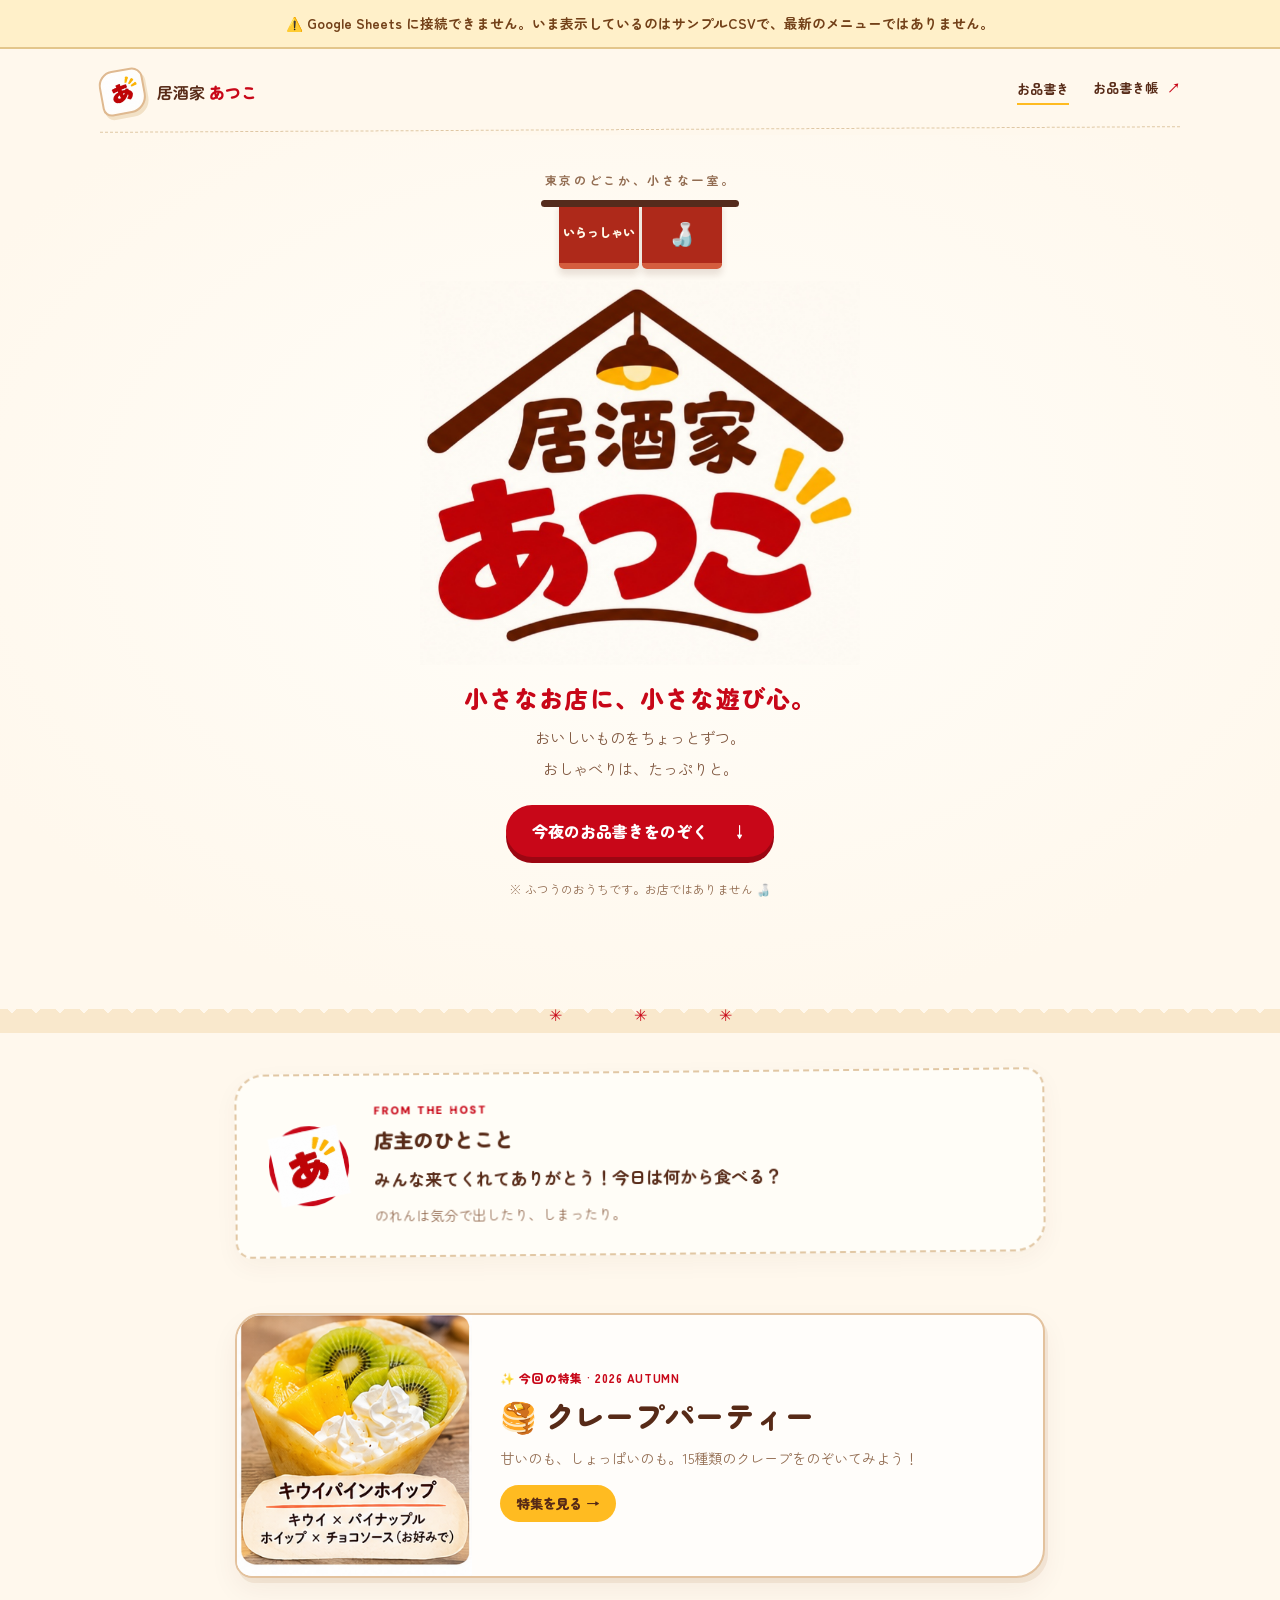
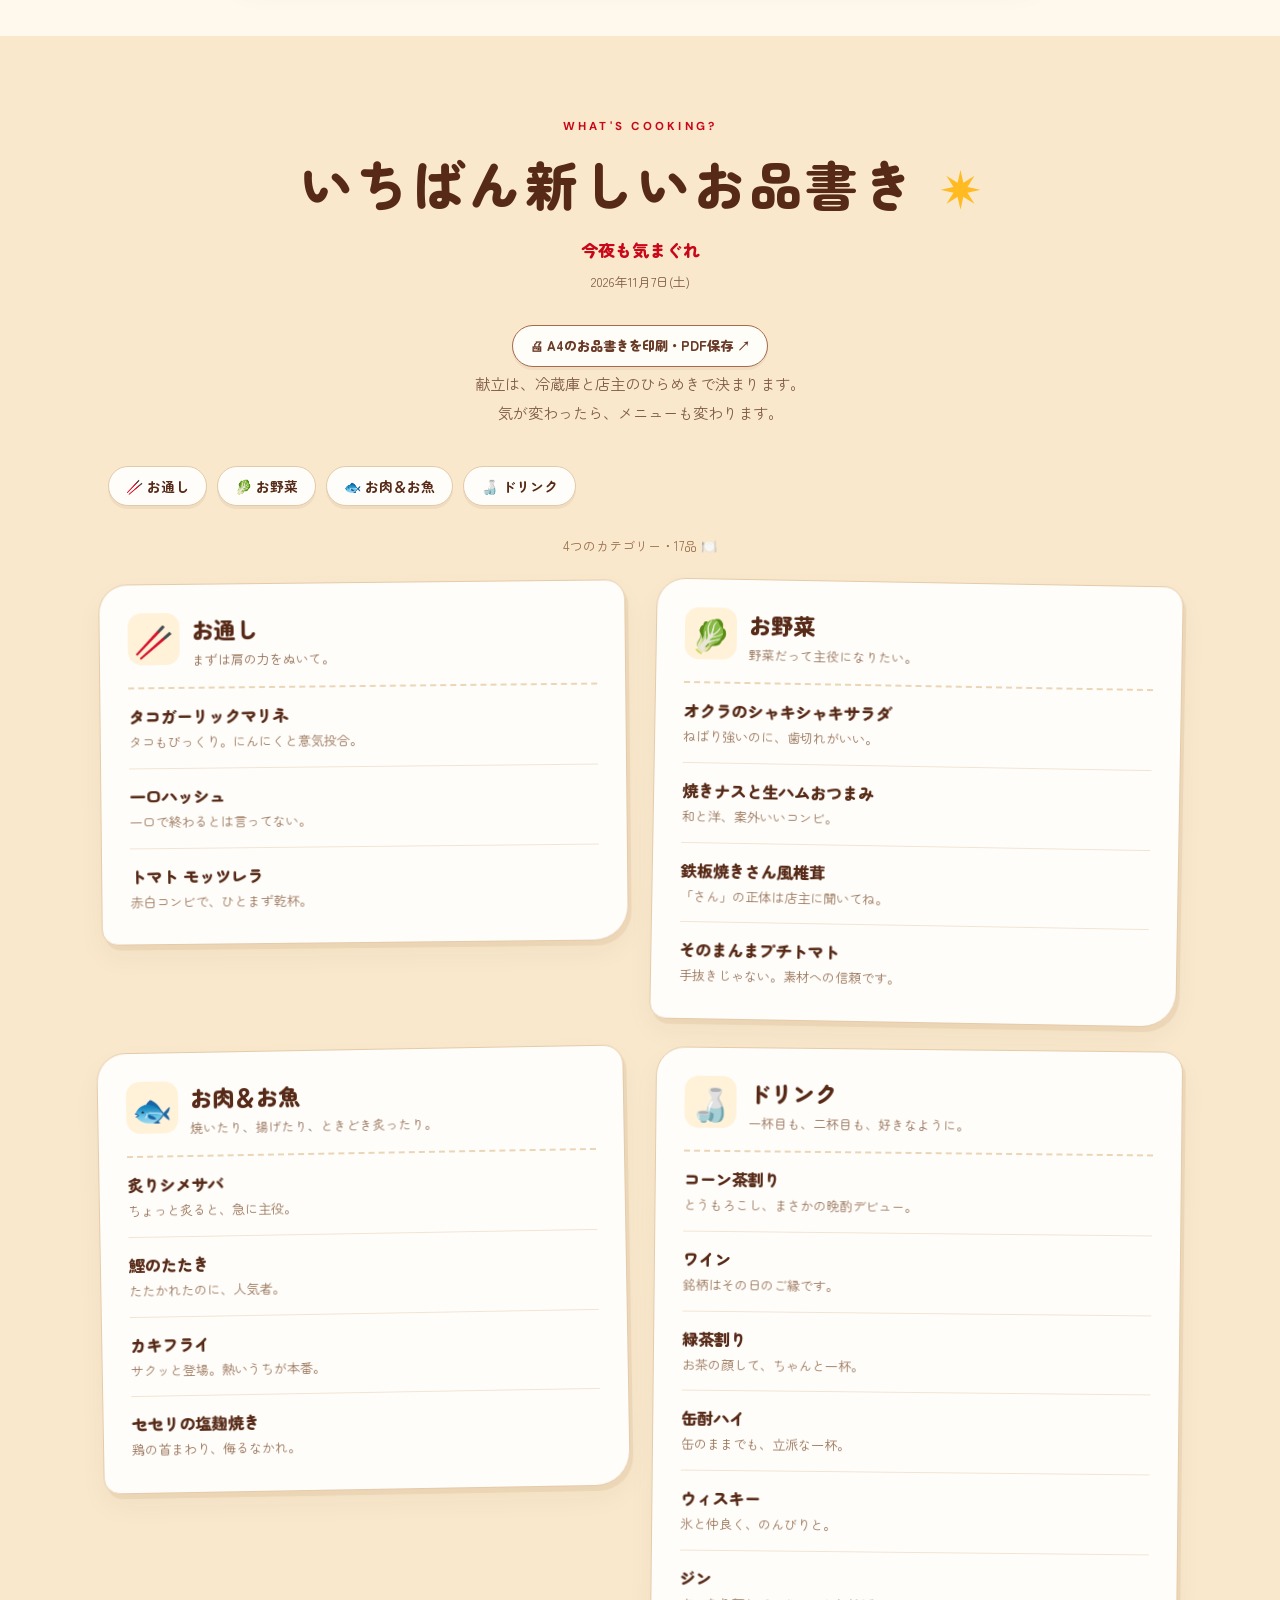
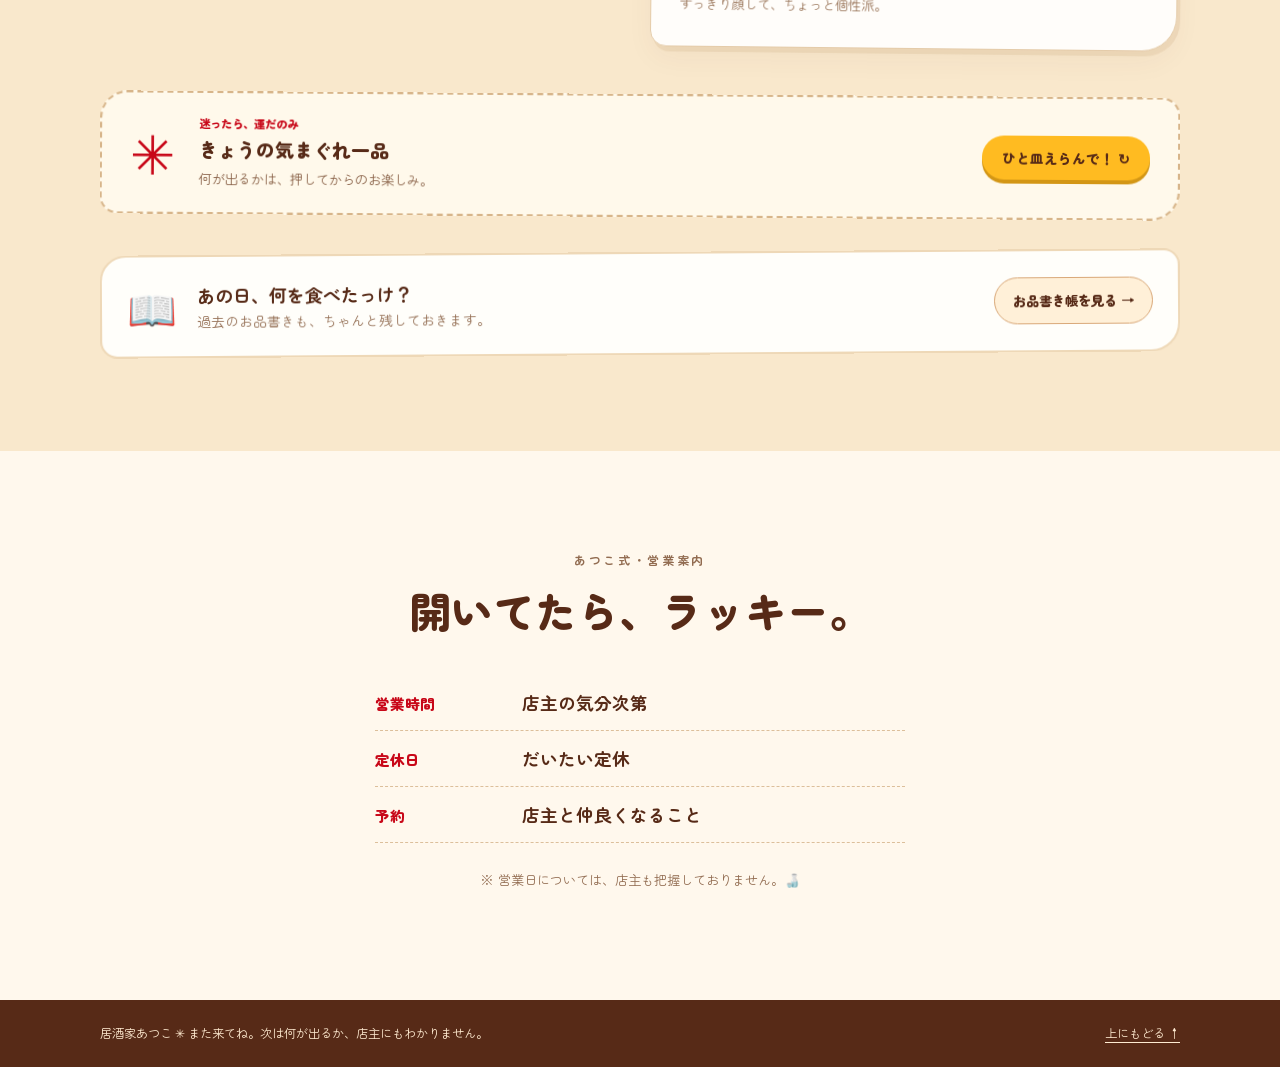
==== commit 076ebe10: "feat: rendered homepage with link to special party" ====
--- a/docs/index.html
+++ b/docs/index.html
@@ -85,6 +85,20 @@
       </div>
     </section>
 
+    <section class="home-special-area" aria-labelledby="home-special-title">
+      <a class="home-special" href="special/crepe-party-autumn26/">
+        <span class="home-special-media">
+          <img src="special/crepe-party-autumn26/images/15_キウイパイン.png" alt="キウイとパイナップルのクレープ" width="680" height="700" loading="lazy">
+        </span>
+        <span class="home-special-content">
+          <span class="home-special-label">✨ 今回の特集 · 2026 AUTUMN</span>
+          <span id="home-special-title" class="home-special-title">🥞 クレープパーティー</span>
+          <span class="home-special-description">甘いのも、しょっぱいのも。15種類のクレープをのぞいてみよう！</span>
+          <span class="home-special-cta">特集を見る <span aria-hidden="true">→</span></span>
+        </span>
+      </a>
+    </section>
+
     <section id="menu" class="menu-area" aria-labelledby="menu-title">
       <div class="section-intro">
         <span class="section-tag">WHAT'S COOKING?</span>
--- a/docs/css/atsuko.css
+++ b/docs/css/atsuko.css
@@ -425,4 +425,88 @@
   height: 100%;
   object-fit: contain;
   display: block;
-}+}
+
+/* Homepage feature: Autumn crepe party.
+   Scoped to the homepage so the special page keeps its own styling. */
+.home-special-area {
+  padding: 8px 20px 58px;
+  background: var(--paper);
+}
+.home-special {
+  width: min(810px, 100%);
+  margin: 0 auto;
+  display: grid;
+  grid-template-columns: minmax(0, 235px) minmax(0, 1fr);
+  overflow: hidden;
+  border: 2px solid #e3c29e;
+  border-radius: 27px 18px 29px 17px;
+  background: var(--white);
+  color: var(--ink);
+  text-decoration: none;
+  box-shadow: 3px 5px 0 rgba(155,95,45,.10), 0 12px 28px rgba(88,42,21,.06);
+  transition: transform .2s ease, box-shadow .2s ease;
+}
+.home-special:hover {
+  color: var(--ink);
+  transform: translateY(-3px);
+  box-shadow: 3px 8px 0 rgba(155,95,45,.10), 0 16px 32px rgba(88,42,21,.08);
+}
+.home-special-media {
+  display: block;
+  min-width: 0;
+  background: #fff0d8;
+}
+.home-special-media img {
+  display: block;
+  width: 100%;
+  height: 100%;
+  min-height: 220px;
+  object-fit: cover;
+}
+.home-special-content {
+  display: flex;
+  flex-direction: column;
+  align-items: flex-start;
+  justify-content: center;
+  gap: 10px;
+  min-width: 0;
+  padding: 25px 28px;
+}
+.home-special-label {
+  color: var(--red);
+  font-size: .73rem;
+  font-weight: 900;
+  letter-spacing: .06em;
+}
+.home-special-title {
+  font-size: clamp(1.35rem, 2.8vw, 1.85rem);
+  line-height: 1.35;
+  font-weight: 900;
+}
+.home-special-description {
+  color: var(--ink-soft);
+  font-size: .88rem;
+  line-height: 1.8;
+}
+.home-special-cta {
+  display: inline-block;
+  margin-top: 4px;
+  padding: 9px 17px;
+  border-radius: 100px;
+  background: var(--yellow);
+  color: var(--ink);
+  font-size: .83rem;
+  font-weight: 900;
+}
+@media (max-width: 600px) {
+  .home-special-area { padding: 0 16px 44px; }
+  .home-special { grid-template-columns: minmax(0, 1fr); }
+  .home-special-media img { height: 180px; min-height: 0; object-position: center; }
+  .home-special-content { padding: 20px; gap: 8px; }
+  .home-special-title { font-size: 1.4rem; }
+  .home-special-cta { margin-top: 2px; }
+}
+@media (prefers-reduced-motion: reduce) {
+  .home-special { transition: none; }
+}
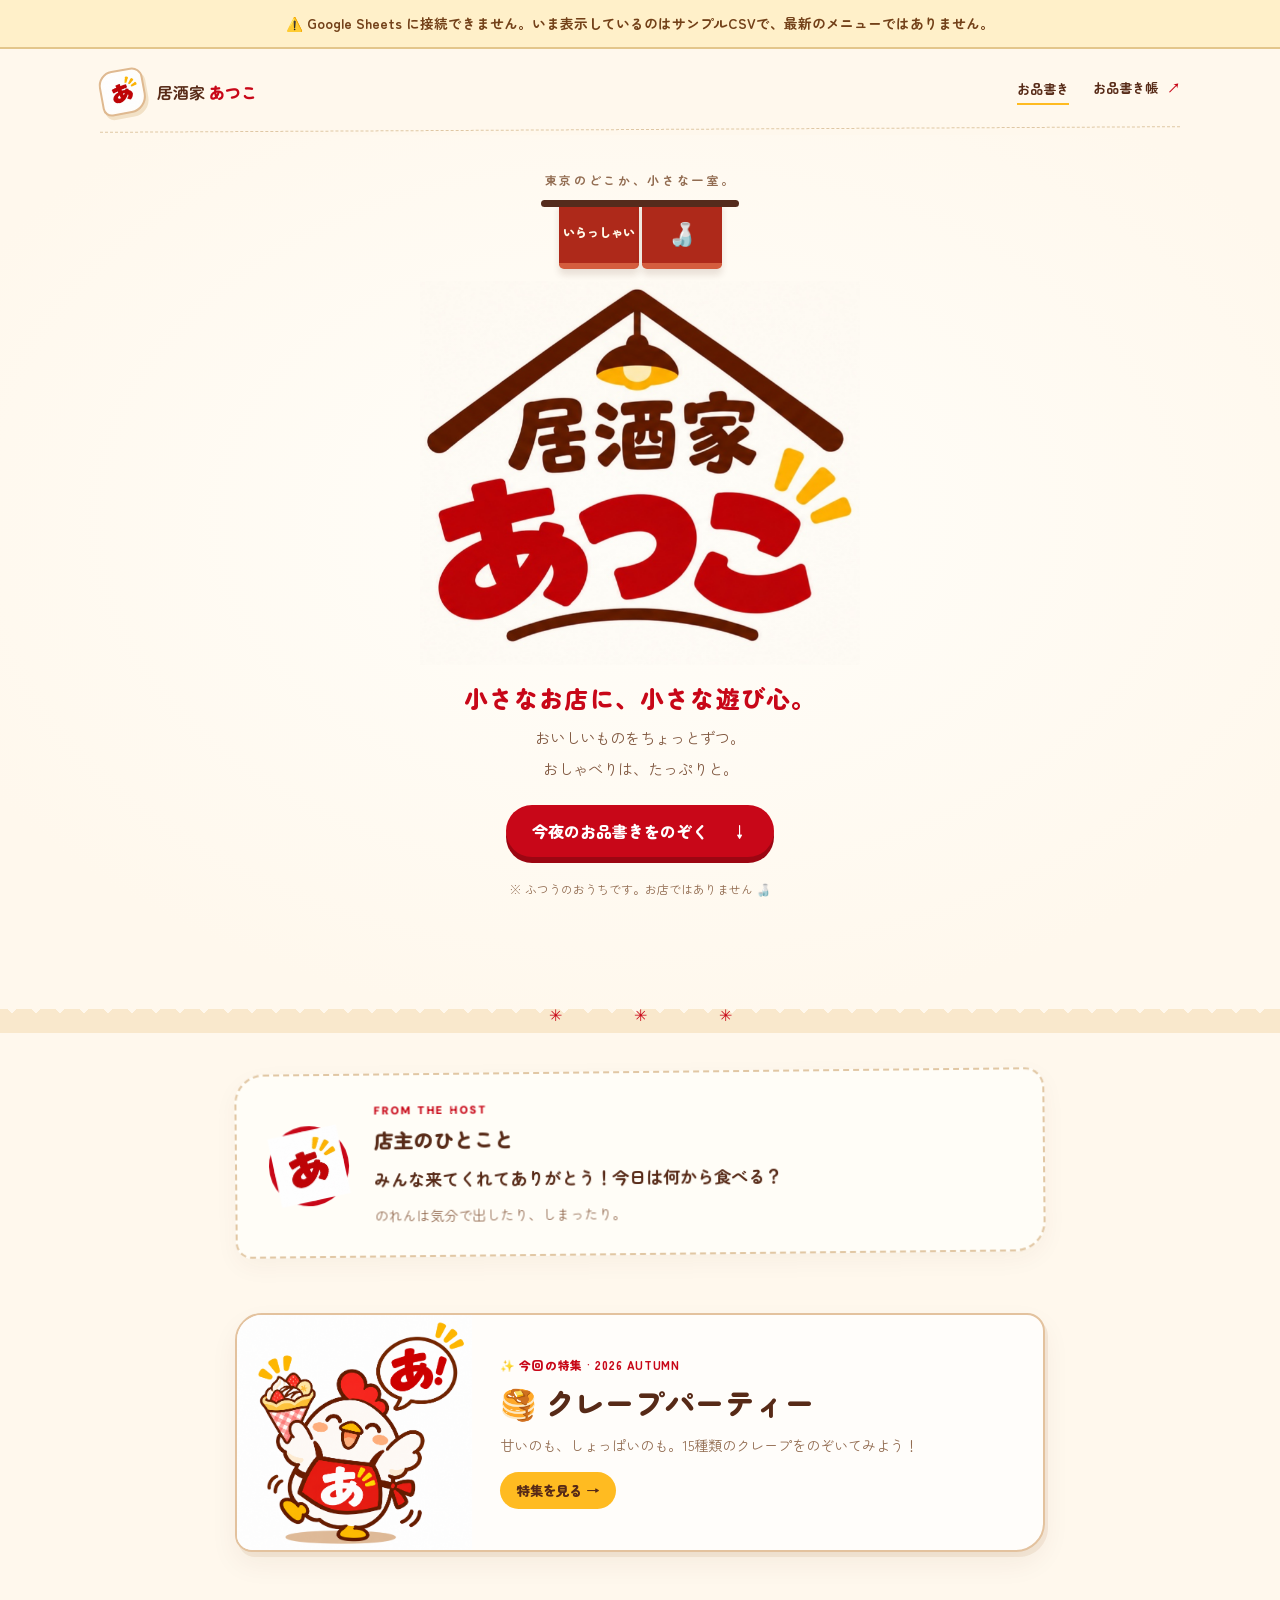
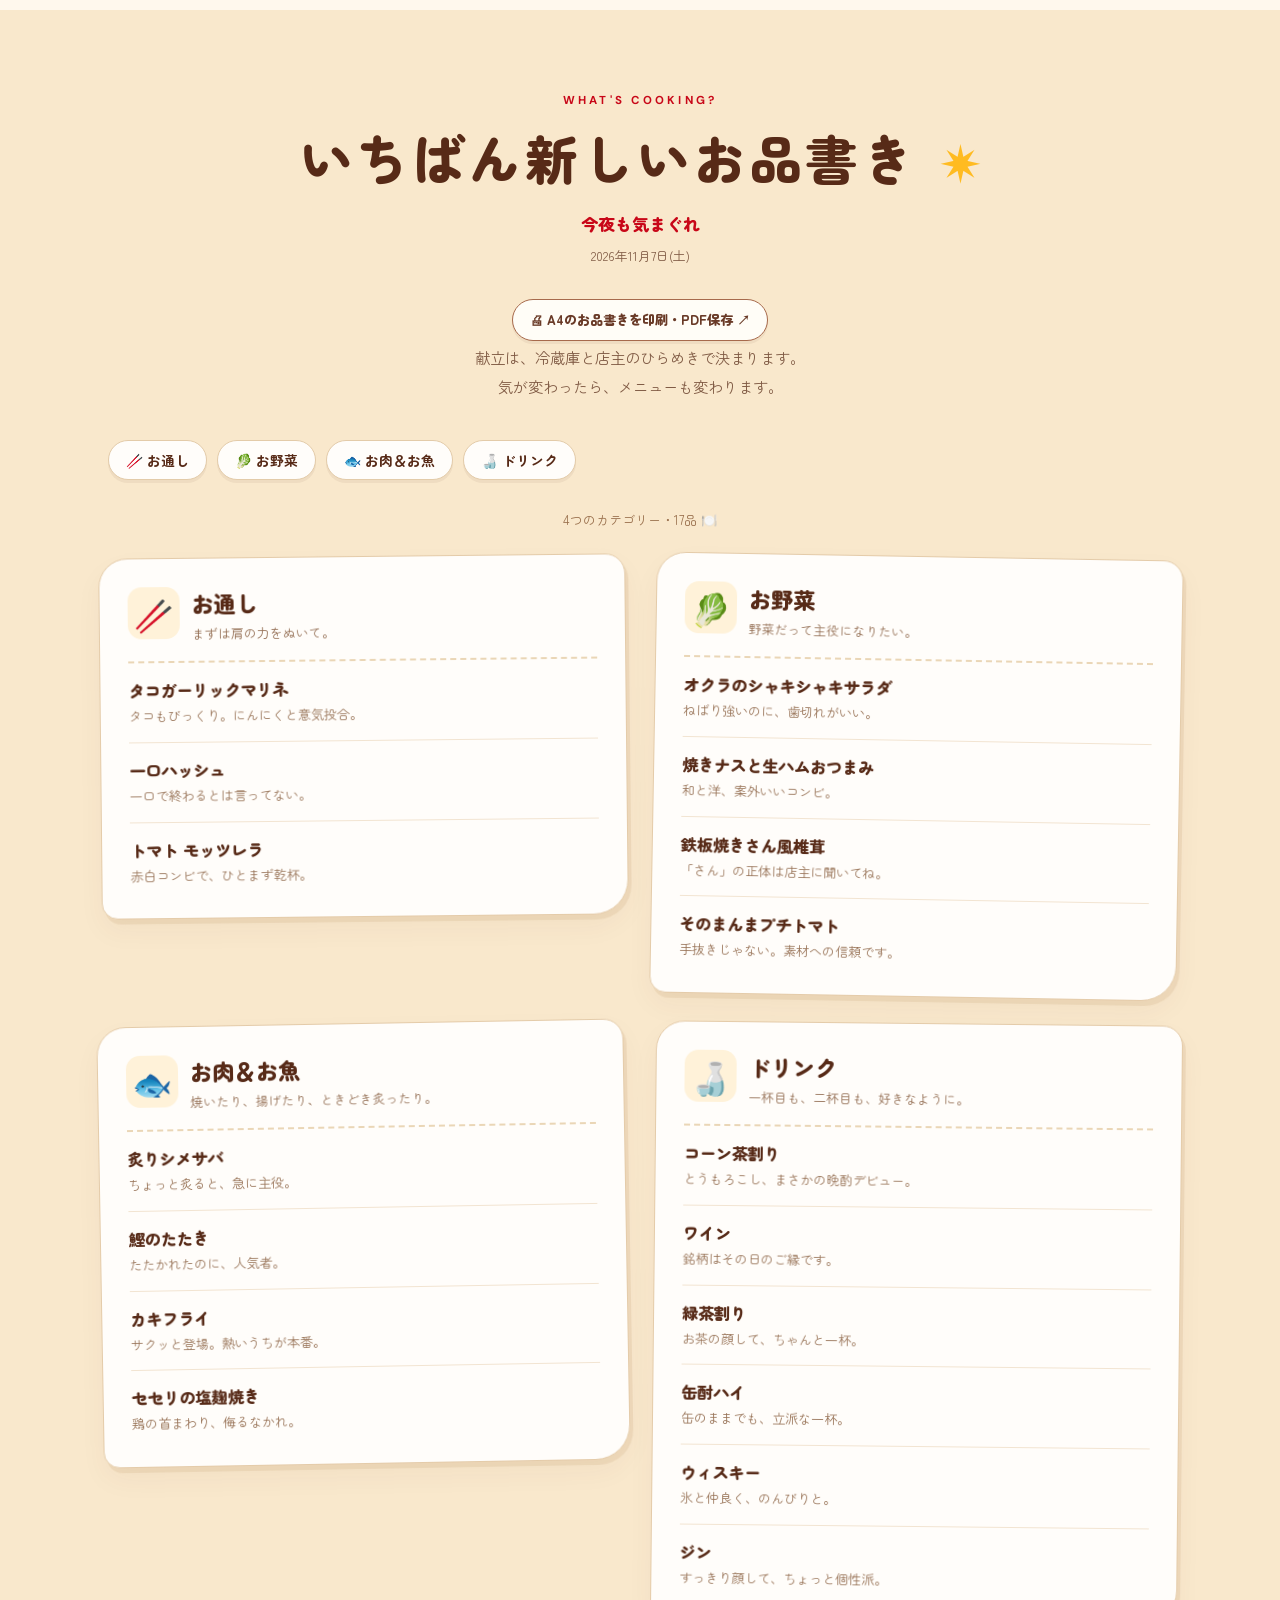
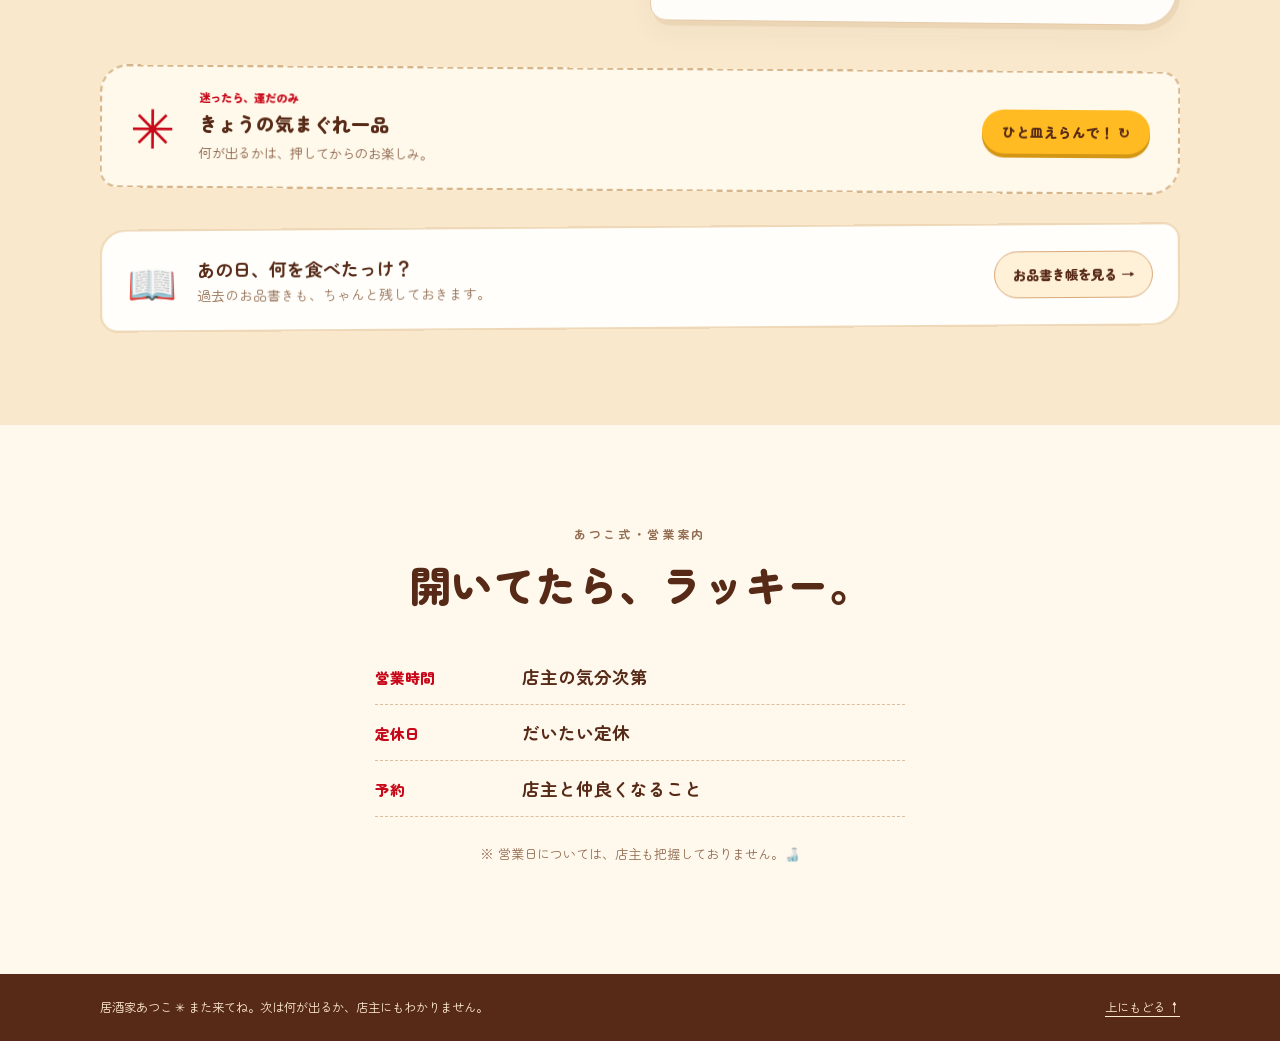
==== commit ba41bfea: "fix: swapped crepe image with dancing chicken on homepage" ====
--- a/docs/index.html
+++ b/docs/index.html
@@ -88,7 +88,7 @@
     <section class="home-special-area" aria-labelledby="home-special-title">
       <a class="home-special" href="special/crepe-party-autumn26/">
         <span class="home-special-media">
-          <img src="special/crepe-party-autumn26/images/15_キウイパイン.png" alt="キウイとパイナップルのクレープ" width="680" height="700" loading="lazy">
+          <img src="assets/Dancing Chicken with Strawberry Crepe.png" alt="Dancing Chicken with Strawberry Crepe" width="680" height="700" loading="lazy">
         </span>
         <span class="home-special-content">
           <span class="home-special-label">✨ 今回の特集 · 2026 AUTUMN</span>
